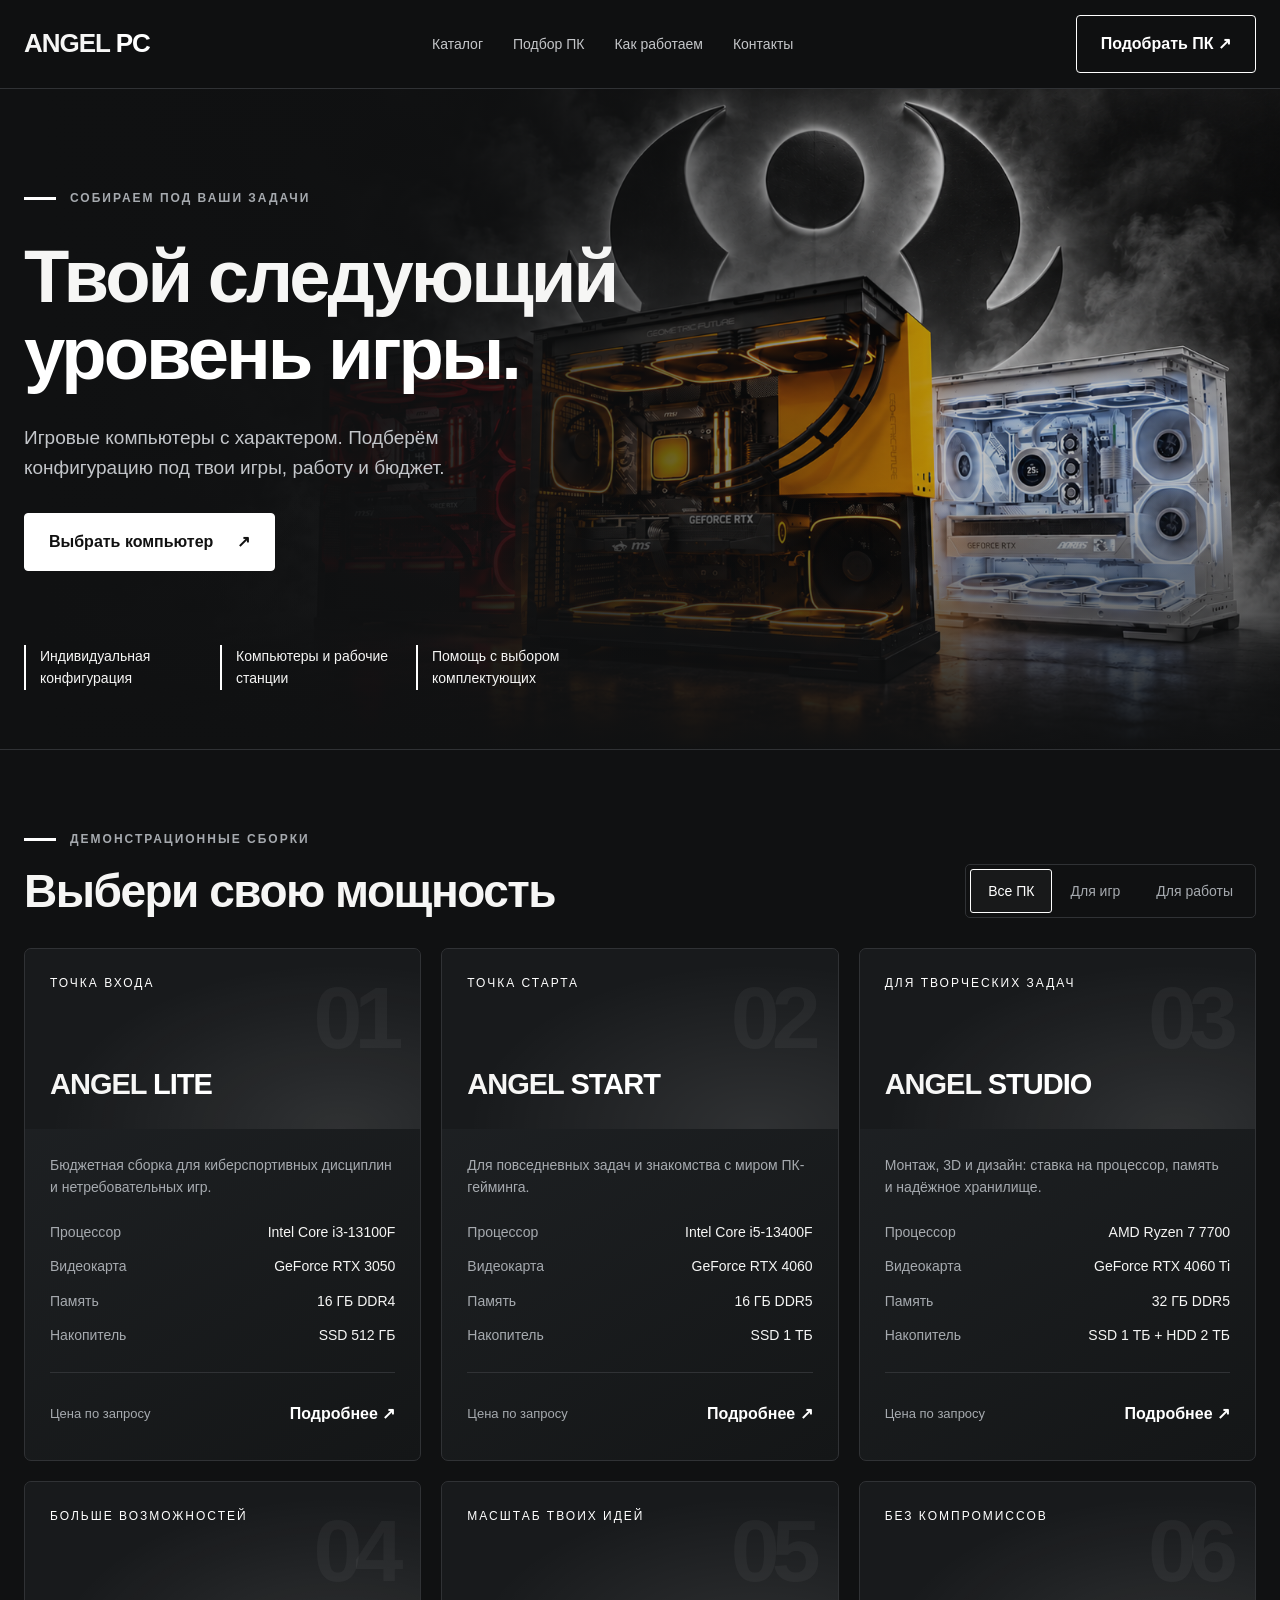
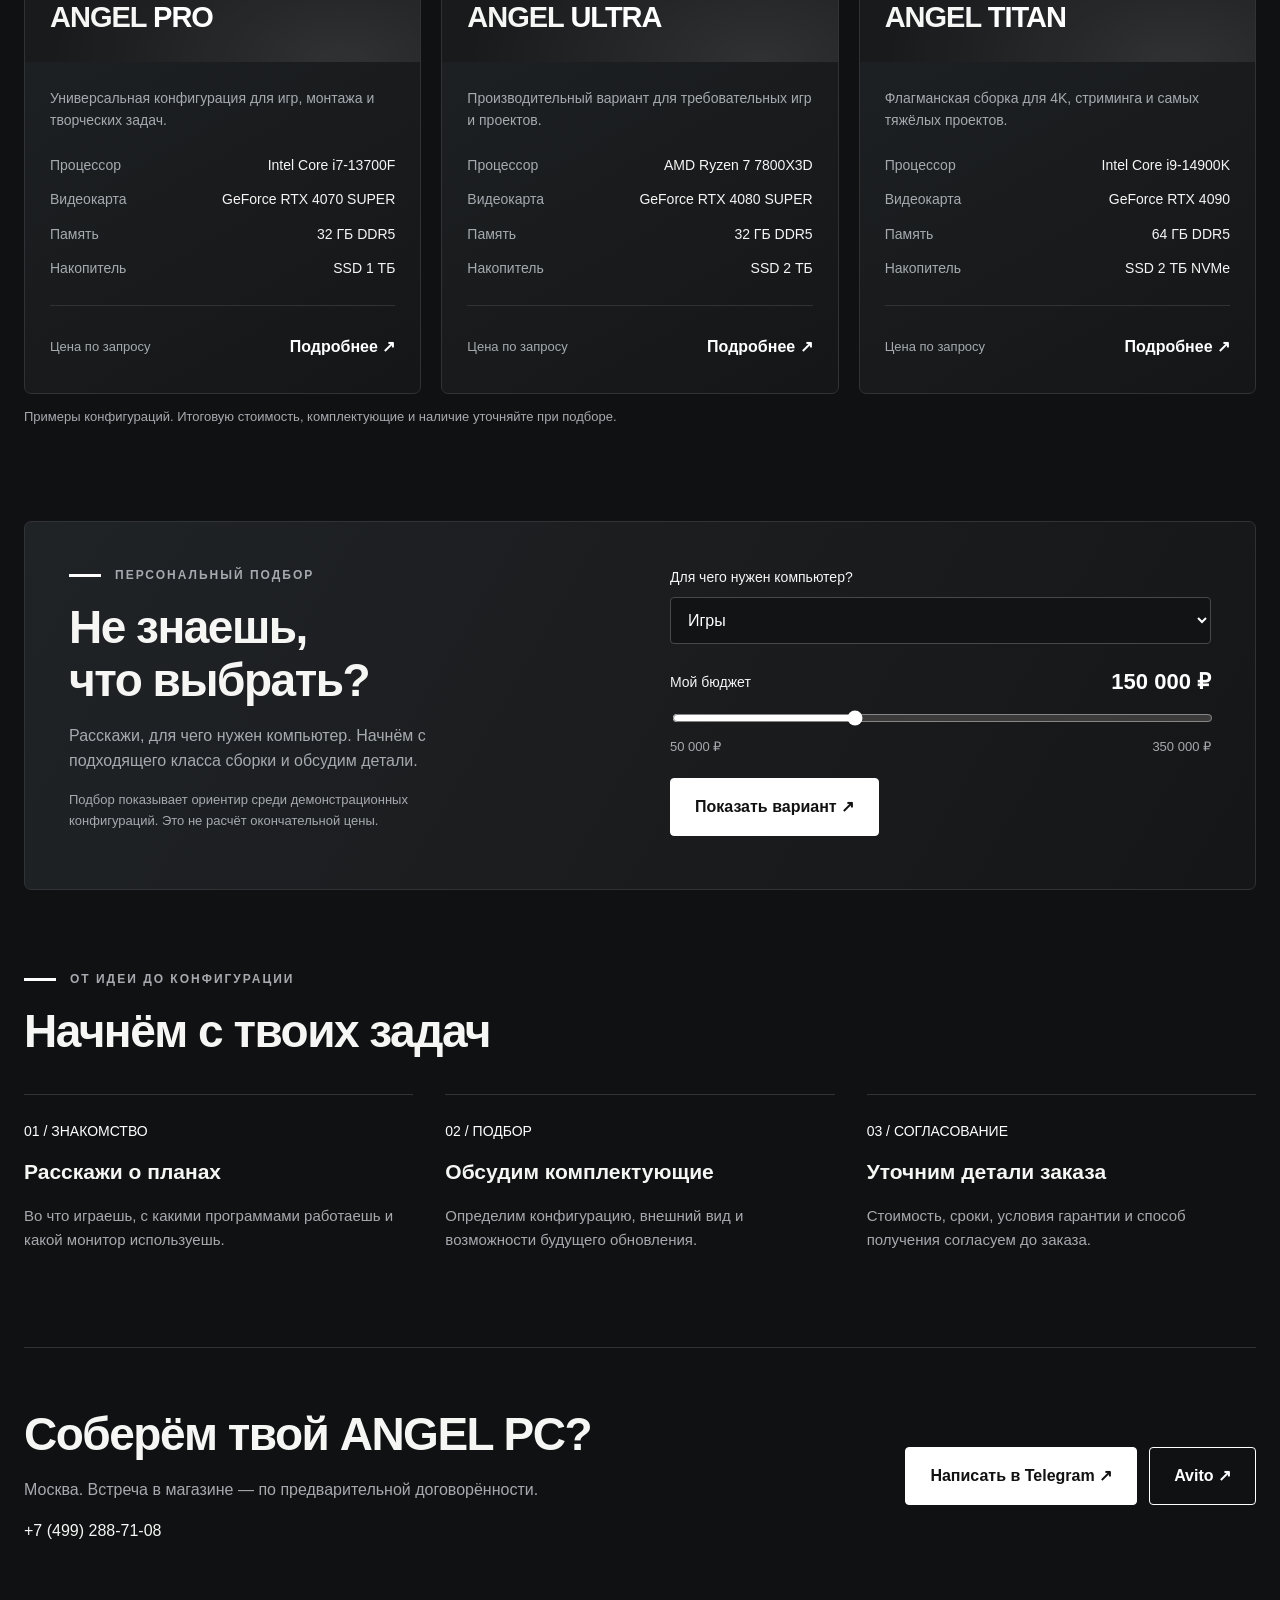
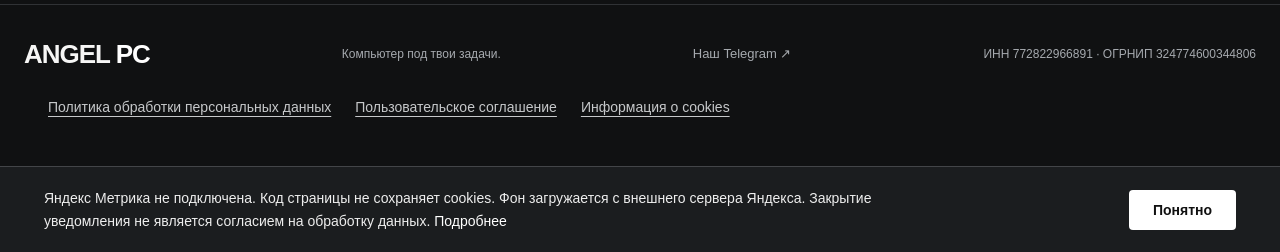
==== site/index.html @ 213bd8cb "Initial commit" ====
<!DOCTYPE html>
<html lang="ru">
<head>
<meta charset="UTF-8">
<meta name="viewport" content="width=device-width, initial-scale=1">
<meta name="theme-color" content="#101112">
<meta name="description" content="ANGEL PC — игровые компьютеры и рабочие станции. Подбор конфигурации под ваши задачи.">
<meta property="og:type" content="website">
<meta property="og:locale" content="ru_RU">
<meta property="og:title" content="ANGEL PC — твой следующий уровень игры">
<meta property="og:description" content="Игровые компьютеры и рабочие станции. Подбор конфигурации под ваши задачи.">
<meta property="og:image" content="C:\Users\broni\Downloads\angel-pc-project_W_claude\background.png">
<meta name="twitter:card" content="summary_large_image">
<title>ANGEL PC — твой следующий уровень игры</title>
<link rel="icon" href="data:image/svg+xml,%3Csvg xmlns='http://www.w3.org/2000/svg' viewBox='0 0 100 100'%3E%3Crect width='100' height='100' rx='20' fill='%23101112'/%3E%3Ctext x='50' y='69' font-family='Arial,Helvetica,sans-serif' font-size='58' font-weight='800' fill='%23ff762b' text-anchor='middle'%3EA%3C/text%3E%3C/svg%3E">
<link rel="stylesheet" href="styles.css">
<script src="app.js" defer></script>
<script src="legal/legal.js" defer></script>
</head>
<body>
<header class="header"><div class="wrap header-inner">
<a class="logo" href="#" aria-label="ANGEL PC — главная">ANGEL <span>PC</span></a>
<nav id="navigation" aria-label="Основная навигация"><a href="#catalog">Каталог</a><a href="#selection">Подбор ПК</a><a href="#about">Как работаем</a><a href="#contacts">Контакты</a></nav>
<a class="btn outline" href="#selection">Подобрать ПК ↗</a>
<button class="menu" type="button" aria-controls="navigation" aria-expanded="false">Меню</button>
</div></header>
<main>
<section class="hero"><div class="wrap hero-content">
<div class="eyebrow">Собираем под ваши задачи</div>
<h1>Твой следующий <span>уровень игры.</span></h1>
<p class="hero-copy">Игровые компьютеры с характером. Подберём конфигурацию под твои игры, работу и бюджет.</p>
<a class="btn" href="#catalog">Выбрать компьютер <span aria-hidden="true">↗</span></a>
<div class="benefits"><div class="benefit">Индивидуальная конфигурация</div><div class="benefit">Компьютеры и рабочие станции</div><div class="benefit">Помощь с выбором комплектующих</div></div>
</div></section>
<section class="section wrap" id="catalog">
<div class="section-top"><div><div class="eyebrow">Демонстрационные сборки</div><h2>Выбери свою мощность</h2></div>
<div class="filters" role="group" aria-label="Задачи компьютера"><button class="filter" type="button" data-filter="all" aria-pressed="true">Все ПК</button><button class="filter" type="button" data-filter="gaming" aria-pressed="false">Для игр</button><button class="filter" type="button" data-filter="work" aria-pressed="false">Для работы</button></div></div>
<div class="cards" id="cards"></div>
<noscript><p>Для просмотра демонстрационных сборок включите JavaScript. По вопросам подбора звоните +7 (499) 288-71-08.</p></noscript>
<p class="muted small">Примеры конфигураций. Итоговую стоимость, комплектующие и наличие уточняйте при подборе.</p>
</section>
<section class="wrap" id="selection"><div class="picker">
<div><div class="eyebrow">Персональный подбор</div><h2>Не знаешь,<br>что выбрать?</h2><p>Расскажи, для чего нужен компьютер. Начнём с подходящего класса сборки и обсудим детали.</p><p class="small">Подбор показывает ориентир среди демонстрационных конфигураций. Это не расчёт окончательной цены.</p></div>
<form id="picker-form"><div class="field"><label for="purpose">Для чего нужен компьютер?</label><select id="purpose"><option value="gaming">Игры</option><option value="work">Монтаж, дизайн и работа</option><option value="both">Игры и работа</option></select></div>
<div class="field"><div class="budget"><label for="budget">Мой бюджет</label><output id="budget-value" for="budget">150 000 ₽</output></div><input id="budget" type="range" min="50000" max="350000" step="10000" value="150000"><div class="budget muted small"><span>50 000 ₽</span><span>350 000 ₽</span></div></div>
<button class="btn" type="submit">Показать вариант ↗</button><div id="selection-result" class="result" aria-live="polite"></div></form>
</div></section>
<section class="section wrap" id="about"><div class="eyebrow">От идеи до конфигурации</div><h2>Начнём с твоих задач</h2><div class="steps">
<article class="step"><span>01 / ЗНАКОМСТВО</span><h3>Расскажи о планах</h3><p>Во что играешь, с какими программами работаешь и какой монитор используешь.</p></article>
<article class="step"><span>02 / ПОДБОР</span><h3>Обсудим комплектующие</h3><p>Определим конфигурацию, внешний вид и возможности будущего обновления.</p></article>
<article class="step"><span>03 / СОГЛАСОВАНИЕ</span><h3>Уточним детали заказа</h3><p>Стоимость, сроки, условия гарантии и способ получения согласуем до заказа.</p></article>
</div></section>
<section class="wrap contact" id="contacts"><div><h2>Соберём твой ANGEL PC?</h2><p>Москва. Встреча в магазине — по предварительной договорённости.</p><a href="tel:+74992887108">+7 (499) 288-71-08</a></div>
<div class="contact-actions"><a class="btn" href="https://t.me/ANGELPC_msk_bot" target="_blank" rel="noopener noreferrer">Написать в Telegram ↗</a><a class="btn outline" href="https://www.avito.ru/brands/angelpc/all/nastolnye_kompyutery?sellerId=97b6c66aadd1e3c1144c07949cf78a86" target="_blank" rel="noopener noreferrer">Avito ↗</a></div></section>
</main>
<footer><div class="wrap footer-inner"><a class="logo" href="#">ANGEL <span>PC</span></a><p>Компьютер под твои задачи.</p><a class="small muted" href="https://telegram.me/ANGELPC_msk" target="_blank" rel="noopener noreferrer">Наш Telegram ↗</a><p>ИНН 772822966891 · ОГРНИП 324774600344806</p></div>
<nav id="angel-legal-links" class="wrap" aria-label="Правовая информация"><a href="legal/privacy.html">Политика обработки персональных данных</a><a href="legal/terms.html">Пользовательское соглашение</a><a href="legal/cookies.html">Информация о cookies</a></nav>
</footer>
<dialog id="details" aria-labelledby="dialog-title"><div class="dialog-head"><h2 id="dialog-title"></h2><button class="close" type="button" aria-label="Закрыть">×</button></div><p class="muted small">Демонстрационная конфигурация. Состав и стоимость согласуются отдельно.</p><dl class="specs" id="dialog-specs"></dl><label for="request-text">Текст для обращения — можно дополнить</label><textarea id="request-text"></textarea><div class="actions"><button class="btn" id="copy" type="button">Скопировать текст</button><a class="btn outline" href="https://t.me/ANGELPC_msk_bot" target="_blank" rel="noopener noreferrer">Открыть Telegram ↗</a></div><p id="copy-status" role="status"></p><p class="small muted">Вставьте текст в чат и отправьте его самостоятельно.</p></dialog>
</body></html>
---- site/styles.css ----
:root{color-scheme:dark;--bg:#101112;--panel:#191b1d;--text:#f6f6f5;--muted:#a6aaaf;--line:#303235;--accent:#ffffff}
*{box-sizing:border-box}html{scroll-behavior:smooth;scroll-padding-top:100px}body{margin:0;background:var(--bg);color:var(--text);font:16px/1.6 Arial,Helvetica,sans-serif}body.lock{overflow:hidden}button,input,select,textarea{font:inherit}button,a,input,select,textarea{-webkit-tap-highlight-color:transparent}a{color:inherit;text-decoration:none}button{cursor:pointer}button:focus-visible,a:focus-visible,input:focus-visible,select:focus-visible,textarea:focus-visible{outline:3px solid var(--accent);outline-offset:5px}button:disabled{opacity:.5;cursor:default}.wrap{width:min(1240px,calc(100% - 48px));margin:auto}.header{position:sticky;top:0;z-index:10;background:#101112ed;backdrop-filter:blur(18px);border-bottom:1px solid var(--line)}.header-inner{min-height:88px;display:flex;align-items:center;justify-content:space-between;gap:24px}.logo{font-size:26px;font-weight:800;letter-spacing:-1px;white-space:nowrap}.logo span,.orange{color:var(--accent)}nav{display:flex;gap:30px}nav a{font-size:14px;color:#c4c6c9}nav a:hover{color:var(--accent)}.btn{display:inline-flex;align-items:center;justify-content:center;gap:24px;border:1px solid var(--accent);padding:15px 24px;background:var(--accent);color:#111;font-weight:700;border-radius:4px;transition:background .2s,transform .2s}.btn:hover{background:#e6e6e6;transform:translateY(-2px)}.btn.outline{background:transparent;color:var(--accent)}.btn.outline:hover{background:#ffffff12}.menu{display:none;background:none;border:1px solid var(--line);color:white;padding:8px 12px;border-radius:4px}
.hero{position:relative;isolation:isolate;overflow:hidden;border-bottom:1px solid var(--line)}.hero::before{content:"";position:absolute;inset:0;z-index:-2;background:linear-gradient(90deg,#101112 3%,#101112ee 32%,#10111245 75%),url("../background.png") center right/cover}.hero::after{content:"";position:absolute;inset:0;z-index:-1;background:linear-gradient(0deg,#101112,transparent 40%)}.hero-content{padding:100px 0 36px;min-height:660px}.eyebrow{display:flex;align-items:center;gap:14px;color:var(--muted);font-size:12px;font-weight:700;letter-spacing:2px;text-transform:uppercase}.eyebrow::before{content:"";width:32px;height:3px;background:var(--accent);flex-shrink:0}h1{font-size:clamp(44px,5.8vw,80px);line-height:1.04;letter-spacing:-3px;max-width:720px;margin:30px 0}h1 span{display:block;color:var(--accent)}.hero-copy{max-width:450px;color:#c3c6ca;font-size:19px;margin-bottom:30px}.benefits{display:flex;gap:26px;margin-top:74px;flex-wrap:wrap}.benefit{font-size:14px;border-left:2px solid var(--accent);padding-left:14px;max-width:170px}.section{padding:80px 0}.section-top{display:flex;justify-content:space-between;align-items:end;gap:24px;margin-bottom:30px}h2{font-size:clamp(30px,3.6vw,46px);line-height:1.15;letter-spacing:-1.5px;margin:16px 0 0}.filters{display:flex;border:1px solid var(--line);border-radius:5px;padding:4px}.filter{background:none;border:1px solid transparent;color:var(--muted);padding:10px 17px;border-radius:3px;white-space:nowrap;font-size:14px}.filter[aria-pressed=true]{color:var(--accent);border-color:var(--accent);background:#ffffff09}.cards{display:grid;grid-template-columns:repeat(3,1fr);gap:20px}.card{border:1px solid var(--line);background:linear-gradient(150deg,#202326,#141617);border-radius:7px;overflow:hidden;transition:transform .25s,border-color .25s}.card:hover{transform:translateY(-5px);border-color:#6b6b6b}.card[hidden]{display:none}.card-visual{height:180px;position:relative;overflow:hidden;padding:25px;display:flex;justify-content:space-between;align-items:start;background:radial-gradient(ellipse at 80% 100%,#ffffff1a,transparent 65%),#181a1c}.card-number{font-size:88px;font-weight:800;line-height:1;color:#ffffff0b;letter-spacing:-8px}.card-tier{font-size:12px;letter-spacing:2px;color:var(--accent);text-transform:uppercase}.card-visual strong{position:absolute;left:25px;bottom:22px;font-size:29px;letter-spacing:-1px}.card-content{padding:25px}.card-content p{color:var(--muted);font-size:14px;min-height:44px;margin:0 0 22px}.specs{display:grid;gap:12px;margin:0}.specs div{display:flex;justify-content:space-between;gap:14px;font-size:14px}.specs dt{color:var(--muted)}.specs dd{margin:0;text-align:right}.card-bottom{margin-top:26px;padding-top:20px;border-top:1px solid var(--line);display:flex;justify-content:space-between;align-items:center}.price{font-size:18px;font-weight:800}.text-btn{color:var(--accent);background:none;border:0;padding:8px 0;font-weight:700}.muted{color:var(--muted)}.small{font-size:13px}.picker{border:1px solid var(--line);background:linear-gradient(120deg,#202326,#151617);border-radius:7px;padding:44px;display:grid;grid-template-columns:1fr 1fr;gap:60px}.picker h2{max-width:430px}.picker p{color:var(--muted);max-width:420px}.field{display:grid;gap:9px;margin-bottom:20px}label{font-size:14px}select,textarea{width:100%;border:1px solid #45484c;background:#111315;color:white;border-radius:4px;padding:13px}input[type=range]{width:100%;accent-color:var(--accent)}.budget{display:flex;align-items:center;justify-content:space-between;gap:16px}output{font-size:22px;font-weight:700;color:var(--accent)}.result{margin-top:22px;border-top:1px solid var(--line);padding-top:20px}.result:empty{display:none}.result strong{display:block;font-size:22px}.result p{font-size:14px}.steps{display:grid;grid-template-columns:repeat(3,1fr);gap:32px;margin-top:36px}.step{border-top:1px solid var(--line);padding-top:23px}.step span{font-size:14px;color:var(--accent)}.step h3{font-size:21px;margin:12px 0}.step p{color:var(--muted);font-size:15px}.contact{border-top:1px solid var(--line);padding:60px 0;display:flex;align-items:center;justify-content:space-between;gap:32px}.contact h2{margin-top:0}.contact p{color:var(--muted)}.contact-actions{display:flex;gap:12px;flex-wrap:wrap}footer{border-top:1px solid var(--line);padding:28px 0}.footer-inner{display:flex;align-items:center;justify-content:space-between;gap:25px;flex-wrap:wrap}.footer-inner p{font-size:12px;color:var(--muted)}#angel-legal-links{flex-wrap:wrap;margin-top:24px;gap:12px 24px}#angel-legal-links a{text-decoration:underline;text-underline-offset:4px}dialog{width:min(600px,calc(100% - 32px));max-height:90dvh;padding:32px;border:1px solid #555;background:#17191b;color:white;border-radius:8px}dialog::backdrop{background:#000b;backdrop-filter:blur(6px)}.dialog-head{display:flex;align-items:center;justify-content:space-between;gap:16px}.dialog-head h2{font-size:28px;margin:0}.close{font-size:26px;color:white;background:transparent;border:0;padding:4px 10px}dialog .specs{margin:28px 0}dialog textarea{min-height:140px;resize:vertical;margin:12px 0}dialog .actions{display:flex;gap:12px;flex-wrap:wrap}#copy-status{min-height:25px;font-size:14px;color:var(--accent)}
@media(min-width:1500px){.hero-content{min-height:740px}}
@media(max-width:900px){#navigation{gap:18px}.header .btn{display:none}.section-top{align-items:start;flex-direction:column}.cards{gap:12px}.card-content{padding:18px}.specs div{flex-direction:column;gap:2px}.specs dd{text-align:left}.picker{gap:30px;padding:30px}}
@media(max-width:640px){.wrap{width:calc(100% - 32px)}.header-inner{min-height:72px}.logo{font-size:23px}.menu{display:block}#navigation{display:none;position:absolute;top:72px;left:0;right:0;background:#141618;padding:24px;border-bottom:1px solid var(--line);flex-direction:column}#navigation.open{display:flex}.hero::before{background-position:center;opacity:.55}.hero-content{padding:65px 0 30px;min-height:600px}h1{letter-spacing:-2px;font-size:clamp(39px,10vw,58px)}.hero-copy{font-size:17px;max-width:330px}.benefits{gap:16px;margin-top:55px}.benefit{max-width:140px;font-size:12px}.section{padding:54px 0}.filters{width:100%}.filter{flex:1;padding:10px 8px}.cards,.picker,.steps{grid-template-columns:1fr}.card-visual{height:150px}.card-content{padding:24px}.card-content p{min-height:0}.specs div{flex-direction:row}.specs dd{text-align:right}.picker{padding:24px;gap:24px}.contact{align-items:start;flex-direction:column;padding:45px 0}.contact-actions{width:100%}.contact-actions .btn{flex:1}dialog{padding:22px}#angel-legal-links{flex-direction:column}}
@media(prefers-reduced-motion:reduce){html{scroll-behavior:auto}*{transition:none!important}}
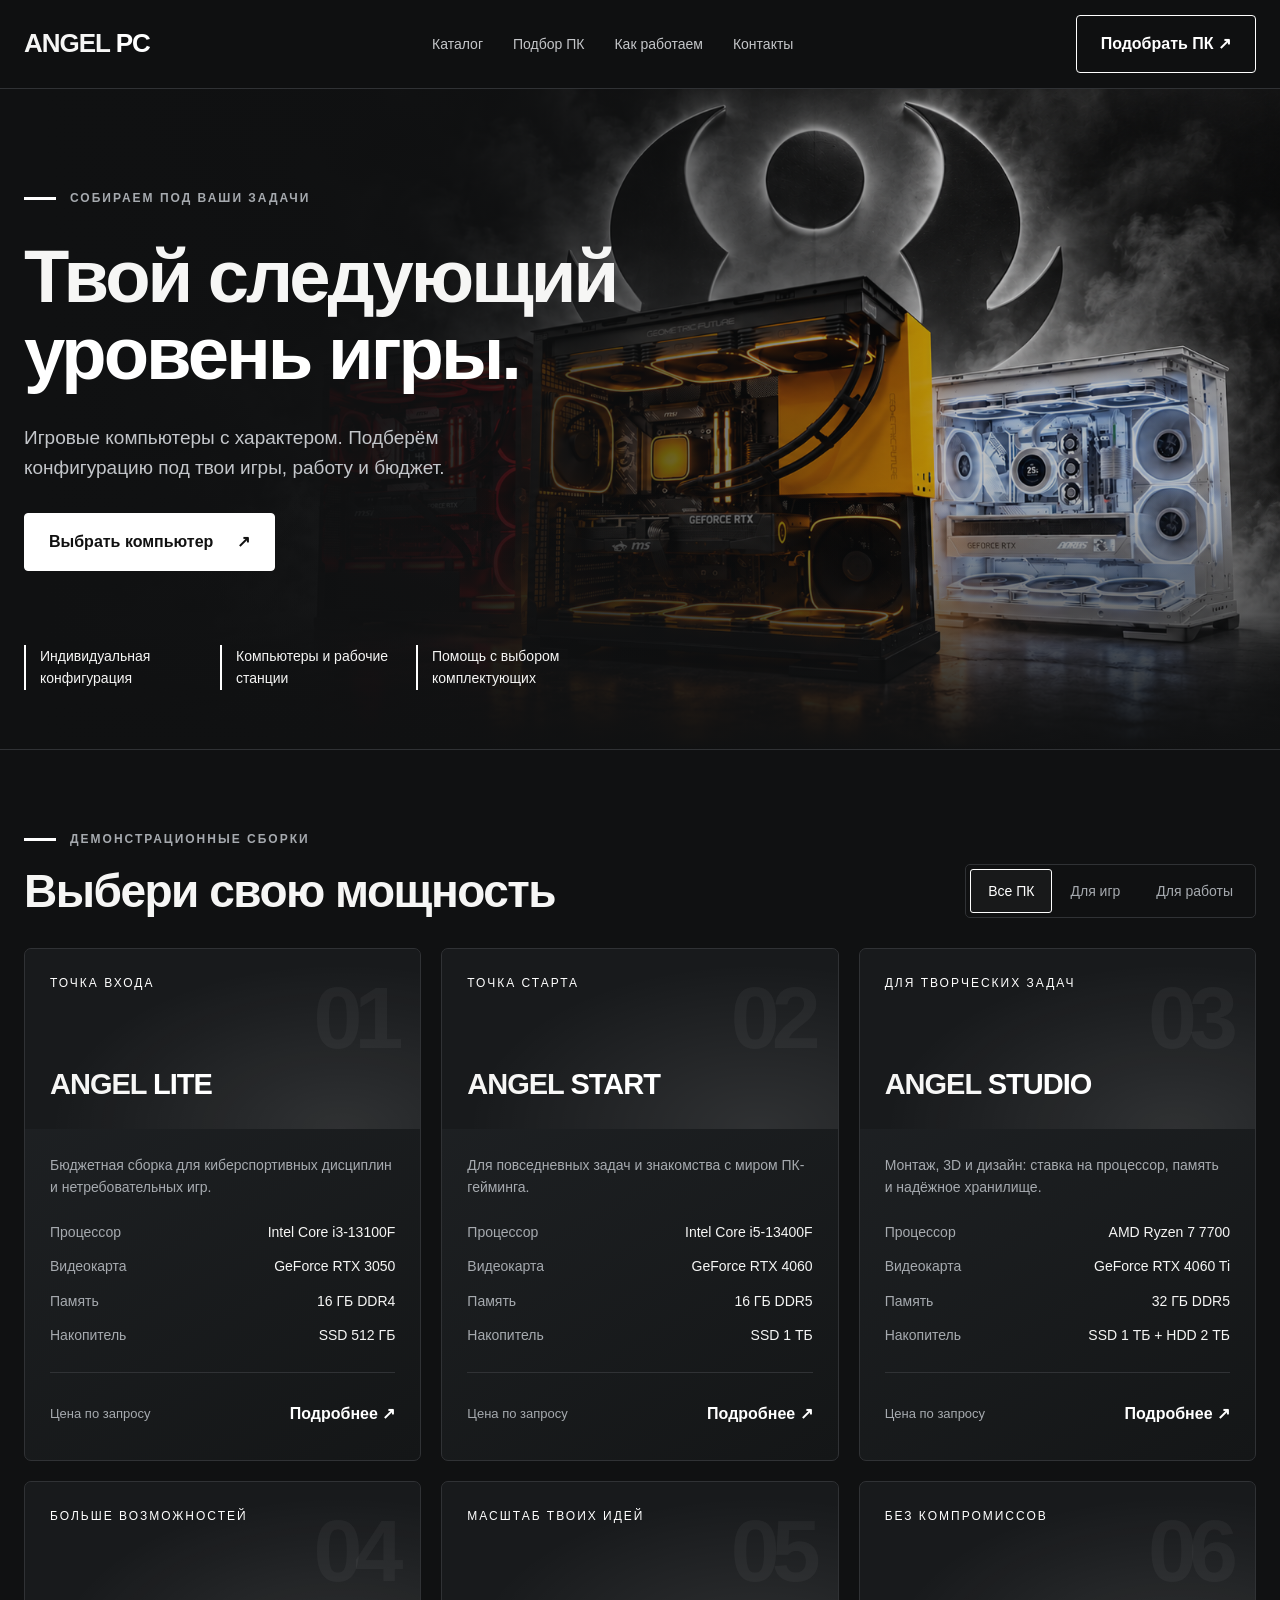
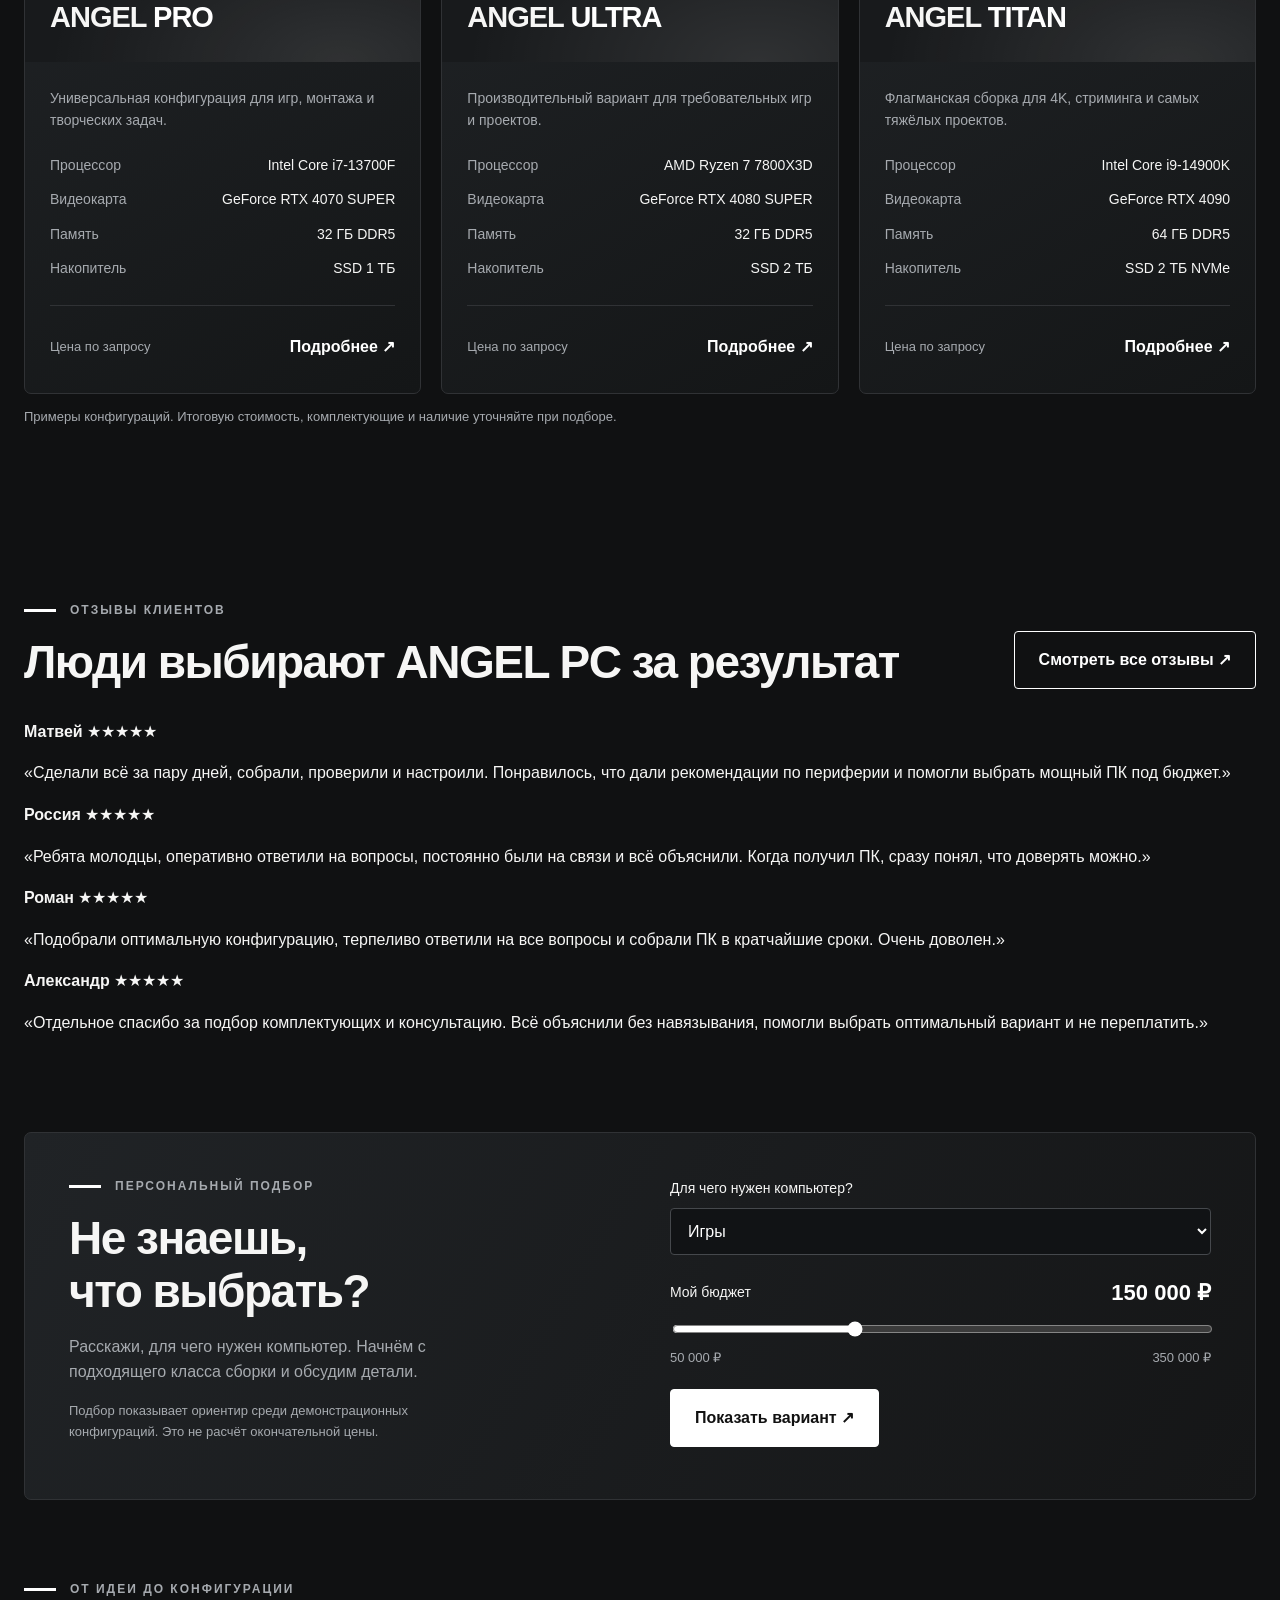
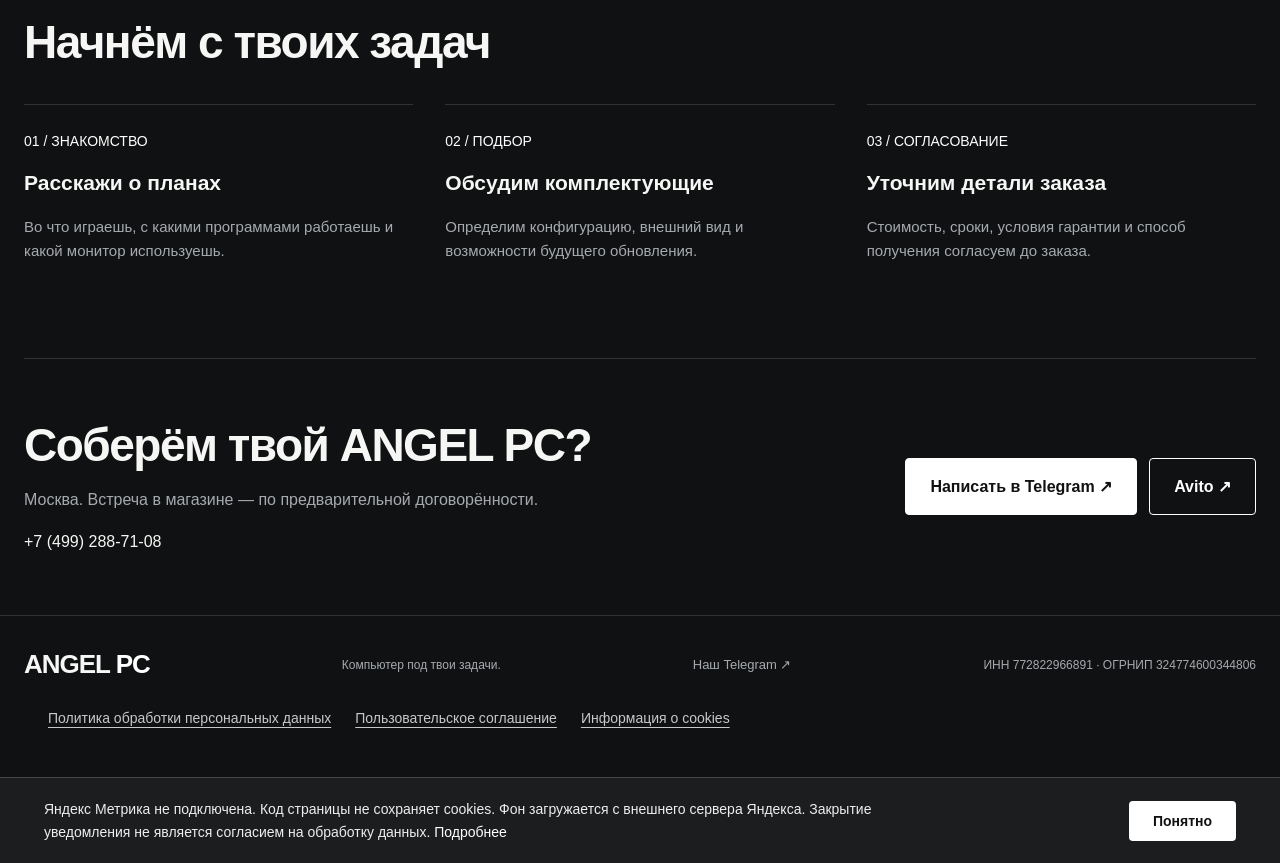
==== commit 3ec692d7: "Add ANGEL PC site" ====
--- a/site/index.html
+++ b/site/index.html
@@ -9,7 +9,7 @@
 <meta property="og:locale" content="ru_RU">
 <meta property="og:title" content="ANGEL PC — твой следующий уровень игры">
 <meta property="og:description" content="Игровые компьютеры и рабочие станции. Подбор конфигурации под ваши задачи.">
-<meta property="og:image" content="C:\Users\broni\Downloads\angel-pc-project_W_claude\background.png">
+<meta property="og:image" content="background.png">
 <meta name="twitter:card" content="summary_large_image">
 <title>ANGEL PC — твой следующий уровень игры</title>
 <link rel="icon" href="data:image/svg+xml,%3Csvg xmlns='http://www.w3.org/2000/svg' viewBox='0 0 100 100'%3E%3Crect width='100' height='100' rx='20' fill='%23101112'/%3E%3Ctext x='50' y='69' font-family='Arial,Helvetica,sans-serif' font-size='58' font-weight='800' fill='%23ff762b' text-anchor='middle'%3EA%3C/text%3E%3C/svg%3E">
@@ -39,6 +39,45 @@
 <noscript><p>Для просмотра демонстрационных сборок включите JavaScript. По вопросам подбора звоните +7 (499) 288-71-08.</p></noscript>
 <p class="muted small">Примеры конфигураций. Итоговую стоимость, комплектующие и наличие уточняйте при подборе.</p>
 </section>
+<section class="section wrap" id="reviews">
+  <div class="section-top">
+    <div>
+      <div class="eyebrow">Отзывы клиентов</div>
+      <h2>Люди выбирают ANGEL PC за результат</h2>
+    </div>
+    <a class="btn outline" href="https://www.avito.ru/brands/angelpc/all/nastolnye_kompyutery?sellerId=97b6c66aadd1e3c1144c07949cf78a86" target="_blank" rel="noopener noreferrer">Смотреть все отзывы ↗</a>
+  </div>
+  <div class="review-grid">
+    <article class="review-card">
+      <div class="review-head">
+        <strong>Матвей</strong>
+        <span class="rating">★★★★★</span>
+      </div>
+      <p>«Сделали всё за пару дней, собрали, проверили и настроили. Понравилось, что дали рекомендации по периферии и помогли выбрать мощный ПК под бюджет.»</p>
+    </article>
+    <article class="review-card">
+      <div class="review-head">
+        <strong>Россия</strong>
+        <span class="rating">★★★★★</span>
+      </div>
+      <p>«Ребята молодцы, оперативно ответили на вопросы, постоянно были на связи и всё объяснили. Когда получил ПК, сразу понял, что доверять можно.»</p>
+    </article>
+    <article class="review-card">
+      <div class="review-head">
+        <strong>Роман</strong>
+        <span class="rating">★★★★★</span>
+      </div>
+      <p>«Подобрали оптимальную конфигурацию, терпеливо ответили на все вопросы и собрали ПК в кратчайшие сроки. Очень доволен.»</p>
+    </article>
+    <article class="review-card">
+      <div class="review-head">
+        <strong>Александр</strong>
+        <span class="rating">★★★★★</span>
+      </div>
+      <p>«Отдельное спасибо за подбор комплектующих и консультацию. Всё объяснили без навязывания, помогли выбрать оптимальный вариант и не переплатить.»</p>
+    </article>
+  </div>
+</section>
 <section class="wrap" id="selection"><div class="picker">
 <div><div class="eyebrow">Персональный подбор</div><h2>Не знаешь,<br>что выбрать?</h2><p>Расскажи, для чего нужен компьютер. Начнём с подходящего класса сборки и обсудим детали.</p><p class="small">Подбор показывает ориентир среди демонстрационных конфигураций. Это не расчёт окончательной цены.</p></div>
 <form id="picker-form"><div class="field"><label for="purpose">Для чего нужен компьютер?</label><select id="purpose"><option value="gaming">Игры</option><option value="work">Монтаж, дизайн и работа</option><option value="both">Игры и работа</option></select></div>
--- a/site/styles.css
+++ b/site/styles.css
@@ -1,7 +1,7 @@
 :root{color-scheme:dark;--bg:#101112;--panel:#191b1d;--text:#f6f6f5;--muted:#a6aaaf;--line:#303235;--accent:#ffffff}
 *{box-sizing:border-box}html{scroll-behavior:smooth;scroll-padding-top:100px}body{margin:0;background:var(--bg);color:var(--text);font:16px/1.6 Arial,Helvetica,sans-serif}body.lock{overflow:hidden}button,input,select,textarea{font:inherit}button,a,input,select,textarea{-webkit-tap-highlight-color:transparent}a{color:inherit;text-decoration:none}button{cursor:pointer}button:focus-visible,a:focus-visible,input:focus-visible,select:focus-visible,textarea:focus-visible{outline:3px solid var(--accent);outline-offset:5px}button:disabled{opacity:.5;cursor:default}.wrap{width:min(1240px,calc(100% - 48px));margin:auto}.header{position:sticky;top:0;z-index:10;background:#101112ed;backdrop-filter:blur(18px);border-bottom:1px solid var(--line)}.header-inner{min-height:88px;display:flex;align-items:center;justify-content:space-between;gap:24px}.logo{font-size:26px;font-weight:800;letter-spacing:-1px;white-space:nowrap}.logo span,.orange{color:var(--accent)}nav{display:flex;gap:30px}nav a{font-size:14px;color:#c4c6c9}nav a:hover{color:var(--accent)}.btn{display:inline-flex;align-items:center;justify-content:center;gap:24px;border:1px solid var(--accent);padding:15px 24px;background:var(--accent);color:#111;font-weight:700;border-radius:4px;transition:background .2s,transform .2s}.btn:hover{background:#e6e6e6;transform:translateY(-2px)}.btn.outline{background:transparent;color:var(--accent)}.btn.outline:hover{background:#ffffff12}.menu{display:none;background:none;border:1px solid var(--line);color:white;padding:8px 12px;border-radius:4px}
-.hero{position:relative;isolation:isolate;overflow:hidden;border-bottom:1px solid var(--line)}.hero::before{content:"";position:absolute;inset:0;z-index:-2;background:linear-gradient(90deg,#101112 3%,#101112ee 32%,#10111245 75%),url("../background.png") center right/cover}.hero::after{content:"";position:absolute;inset:0;z-index:-1;background:linear-gradient(0deg,#101112,transparent 40%)}.hero-content{padding:100px 0 36px;min-height:660px}.eyebrow{display:flex;align-items:center;gap:14px;color:var(--muted);font-size:12px;font-weight:700;letter-spacing:2px;text-transform:uppercase}.eyebrow::before{content:"";width:32px;height:3px;background:var(--accent);flex-shrink:0}h1{font-size:clamp(44px,5.8vw,80px);line-height:1.04;letter-spacing:-3px;max-width:720px;margin:30px 0}h1 span{display:block;color:var(--accent)}.hero-copy{max-width:450px;color:#c3c6ca;font-size:19px;margin-bottom:30px}.benefits{display:flex;gap:26px;margin-top:74px;flex-wrap:wrap}.benefit{font-size:14px;border-left:2px solid var(--accent);padding-left:14px;max-width:170px}.section{padding:80px 0}.section-top{display:flex;justify-content:space-between;align-items:end;gap:24px;margin-bottom:30px}h2{font-size:clamp(30px,3.6vw,46px);line-height:1.15;letter-spacing:-1.5px;margin:16px 0 0}.filters{display:flex;border:1px solid var(--line);border-radius:5px;padding:4px}.filter{background:none;border:1px solid transparent;color:var(--muted);padding:10px 17px;border-radius:3px;white-space:nowrap;font-size:14px}.filter[aria-pressed=true]{color:var(--accent);border-color:var(--accent);background:#ffffff09}.cards{display:grid;grid-template-columns:repeat(3,1fr);gap:20px}.card{border:1px solid var(--line);background:linear-gradient(150deg,#202326,#141617);border-radius:7px;overflow:hidden;transition:transform .25s,border-color .25s}.card:hover{transform:translateY(-5px);border-color:#6b6b6b}.card[hidden]{display:none}.card-visual{height:180px;position:relative;overflow:hidden;padding:25px;display:flex;justify-content:space-between;align-items:start;background:radial-gradient(ellipse at 80% 100%,#ffffff1a,transparent 65%),#181a1c}.card-number{font-size:88px;font-weight:800;line-height:1;color:#ffffff0b;letter-spacing:-8px}.card-tier{font-size:12px;letter-spacing:2px;color:var(--accent);text-transform:uppercase}.card-visual strong{position:absolute;left:25px;bottom:22px;font-size:29px;letter-spacing:-1px}.card-content{padding:25px}.card-content p{color:var(--muted);font-size:14px;min-height:44px;margin:0 0 22px}.specs{display:grid;gap:12px;margin:0}.specs div{display:flex;justify-content:space-between;gap:14px;font-size:14px}.specs dt{color:var(--muted)}.specs dd{margin:0;text-align:right}.card-bottom{margin-top:26px;padding-top:20px;border-top:1px solid var(--line);display:flex;justify-content:space-between;align-items:center}.price{font-size:18px;font-weight:800}.text-btn{color:var(--accent);background:none;border:0;padding:8px 0;font-weight:700}.muted{color:var(--muted)}.small{font-size:13px}.picker{border:1px solid var(--line);background:linear-gradient(120deg,#202326,#151617);border-radius:7px;padding:44px;display:grid;grid-template-columns:1fr 1fr;gap:60px}.picker h2{max-width:430px}.picker p{color:var(--muted);max-width:420px}.field{display:grid;gap:9px;margin-bottom:20px}label{font-size:14px}select,textarea{width:100%;border:1px solid #45484c;background:#111315;color:white;border-radius:4px;padding:13px}input[type=range]{width:100%;accent-color:var(--accent)}.budget{display:flex;align-items:center;justify-content:space-between;gap:16px}output{font-size:22px;font-weight:700;color:var(--accent)}.result{margin-top:22px;border-top:1px solid var(--line);padding-top:20px}.result:empty{display:none}.result strong{display:block;font-size:22px}.result p{font-size:14px}.steps{display:grid;grid-template-columns:repeat(3,1fr);gap:32px;margin-top:36px}.step{border-top:1px solid var(--line);padding-top:23px}.step span{font-size:14px;color:var(--accent)}.step h3{font-size:21px;margin:12px 0}.step p{color:var(--muted);font-size:15px}.contact{border-top:1px solid var(--line);padding:60px 0;display:flex;align-items:center;justify-content:space-between;gap:32px}.contact h2{margin-top:0}.contact p{color:var(--muted)}.contact-actions{display:flex;gap:12px;flex-wrap:wrap}footer{border-top:1px solid var(--line);padding:28px 0}.footer-inner{display:flex;align-items:center;justify-content:space-between;gap:25px;flex-wrap:wrap}.footer-inner p{font-size:12px;color:var(--muted)}#angel-legal-links{flex-wrap:wrap;margin-top:24px;gap:12px 24px}#angel-legal-links a{text-decoration:underline;text-underline-offset:4px}dialog{width:min(600px,calc(100% - 32px));max-height:90dvh;padding:32px;border:1px solid #555;background:#17191b;color:white;border-radius:8px}dialog::backdrop{background:#000b;backdrop-filter:blur(6px)}.dialog-head{display:flex;align-items:center;justify-content:space-between;gap:16px}.dialog-head h2{font-size:28px;margin:0}.close{font-size:26px;color:white;background:transparent;border:0;padding:4px 10px}dialog .specs{margin:28px 0}dialog textarea{min-height:140px;resize:vertical;margin:12px 0}dialog .actions{display:flex;gap:12px;flex-wrap:wrap}#copy-status{min-height:25px;font-size:14px;color:var(--accent)}
+.hero{position:relative;isolation:isolate;overflow:hidden;border-bottom:1px solid var(--line)}.hero::before{content:"";position:absolute;inset:0;z-index:-2;background:linear-gradient(90deg,#101112 3%,#101112ee 32%,#10111245 75%),url("background.png") center right/cover}.hero::after{content:"";position:absolute;inset:0;z-index:-1;background:linear-gradient(0deg,#101112,transparent 40%)}.hero-content{padding:100px 0 36px;min-height:660px}.eyebrow{display:flex;align-items:center;gap:14px;color:var(--muted);font-size:12px;font-weight:700;letter-spacing:2px;text-transform:uppercase}.eyebrow::before{content:"";width:32px;height:3px;background:var(--accent);flex-shrink:0}h1{font-size:clamp(44px,5.8vw,80px);line-height:1.04;letter-spacing:-3px;max-width:720px;margin:30px 0}h1 span{display:block;color:var(--accent)}.hero-copy{max-width:450px;color:#c3c6ca;font-size:19px;margin-bottom:30px}.benefits{display:flex;gap:26px;margin-top:74px;flex-wrap:wrap}.benefit{font-size:14px;border-left:2px solid var(--accent);padding-left:14px;max-width:170px}.section{padding:80px 0}.section-top{display:flex;justify-content:space-between;align-items:end;gap:24px;margin-bottom:30px}h2{font-size:clamp(30px,3.6vw,46px);line-height:1.15;letter-spacing:-1.5px;margin:16px 0 0}.filters{display:flex;border:1px solid var(--line);border-radius:5px;padding:4px}.filter{background:none;border:1px solid transparent;color:var(--muted);padding:10px 17px;border-radius:3px;white-space:nowrap;font-size:14px}.filter[aria-pressed=true]{color:var(--accent);border-color:var(--accent);background:#ffffff09}.cards{display:grid;grid-template-columns:repeat(3,1fr);gap:20px}.card{border:1px solid var(--line);background:linear-gradient(150deg,#202326,#141617);border-radius:7px;overflow:hidden;transition:transform .25s,border-color .25s}.card:hover{transform:translateY(-5px);border-color:#6b6b6b}.card[hidden]{display:none}.card-visual{height:180px;position:relative;overflow:hidden;padding:25px;display:flex;justify-content:space-between;align-items:start;background:radial-gradient(ellipse at 80% 100%,#ffffff1a,transparent 65%),#181a1c}.card-number{font-size:88px;font-weight:800;line-height:1;color:#ffffff0b;letter-spacing:-8px}.card-tier{font-size:12px;letter-spacing:2px;color:var(--accent);text-transform:uppercase}.card-visual strong{position:absolute;left:25px;bottom:22px;font-size:29px;letter-spacing:-1px}.card-content{padding:25px}.card-content p{color:var(--muted);font-size:14px;min-height:44px;margin:0 0 22px}.specs{display:grid;gap:12px;margin:0}.specs div{display:flex;justify-content:space-between;gap:14px;font-size:14px}.specs dt{color:var(--muted)}.specs dd{margin:0;text-align:right}.card-bottom{margin-top:26px;padding-top:20px;border-top:1px solid var(--line);display:flex;justify-content:space-between;align-items:center}.price{font-size:18px;font-weight:800}.text-btn{color:var(--accent);background:none;border:0;padding:8px 0;font-weight:700}.muted{color:var(--muted)}.small{font-size:13px}.picker{border:1px solid var(--line);background:linear-gradient(120deg,#202326,#151617);border-radius:7px;padding:44px;display:grid;grid-template-columns:1fr 1fr;gap:60px}.picker h2{max-width:430px}.picker p{color:var(--muted);max-width:420px}.field{display:grid;gap:9px;margin-bottom:20px}label{font-size:14px}select,textarea{width:100%;border:1px solid #45484c;background:#111315;color:white;border-radius:4px;padding:13px}input[type=range]{width:100%;accent-color:var(--accent)}.budget{display:flex;align-items:center;justify-content:space-between;gap:16px}output{font-size:22px;font-weight:700;color:var(--accent)}.result{margin-top:22px;border-top:1px solid var(--line);padding-top:20px}.result:empty{display:none}.result strong{display:block;font-size:22px}.result p{font-size:14px}.steps{display:grid;grid-template-columns:repeat(3,1fr);gap:32px;margin-top:36px}.step{border-top:1px solid var(--line);padding-top:23px}.step span{font-size:14px;color:var(--accent)}.step h3{font-size:21px;margin:12px 0}.step p{color:var(--muted);font-size:15px}.contact{border-top:1px solid var(--line);padding:60px 0;display:flex;align-items:center;justify-content:space-between;gap:32px}.contact h2{margin-top:0}.contact p{color:var(--muted)}.contact-actions{display:flex;gap:12px;flex-wrap:wrap}footer{border-top:1px solid var(--line);padding:28px 0}.footer-inner{display:flex;align-items:center;justify-content:space-between;gap:25px;flex-wrap:wrap}.footer-inner p{font-size:12px;color:var(--muted)}#angel-legal-links{flex-wrap:wrap;margin-top:24px;gap:12px 24px}#angel-legal-links a{text-decoration:underline;text-underline-offset:4px}dialog{width:min(600px,calc(100% - 32px));max-height:90dvh;padding:32px;border:1px solid #555;background:#17191b;color:white;border-radius:8px}dialog::backdrop{background:#000b;backdrop-filter:blur(6px)}.dialog-head{display:flex;align-items:center;justify-content:space-between;gap:16px}.dialog-head h2{font-size:28px;margin:0}.close{font-size:26px;color:white;background:transparent;border:0;padding:4px 10px}dialog .specs{margin:28px 0}dialog textarea{min-height:140px;resize:vertical;margin:12px 0}dialog .actions{display:flex;gap:12px;flex-wrap:wrap}#copy-status{min-height:25px;font-size:14px;color:var(--accent)}
 @media(min-width:1500px){.hero-content{min-height:740px}}
-@media(max-width:900px){#navigation{gap:18px}.header .btn{display:none}.section-top{align-items:start;flex-direction:column}.cards{gap:12px}.card-content{padding:18px}.specs div{flex-direction:column;gap:2px}.specs dd{text-align:left}.picker{gap:30px;padding:30px}}
-@media(max-width:640px){.wrap{width:calc(100% - 32px)}.header-inner{min-height:72px}.logo{font-size:23px}.menu{display:block}#navigation{display:none;position:absolute;top:72px;left:0;right:0;background:#141618;padding:24px;border-bottom:1px solid var(--line);flex-direction:column}#navigation.open{display:flex}.hero::before{background-position:center;opacity:.55}.hero-content{padding:65px 0 30px;min-height:600px}h1{letter-spacing:-2px;font-size:clamp(39px,10vw,58px)}.hero-copy{font-size:17px;max-width:330px}.benefits{gap:16px;margin-top:55px}.benefit{max-width:140px;font-size:12px}.section{padding:54px 0}.filters{width:100%}.filter{flex:1;padding:10px 8px}.cards,.picker,.steps{grid-template-columns:1fr}.card-visual{height:150px}.card-content{padding:24px}.card-content p{min-height:0}.specs div{flex-direction:row}.specs dd{text-align:right}.picker{padding:24px;gap:24px}.contact{align-items:start;flex-direction:column;padding:45px 0}.contact-actions{width:100%}.contact-actions .btn{flex:1}dialog{padding:22px}#angel-legal-links{flex-direction:column}}
+@media(max-width:900px){#navigation{gap:18px}.header .btn{display:none}.section-top{align-items:start;flex-direction:column}.cards{gap:12px}.card-content{padding:18px}.specs div{flex-direction:column;gap:2px}.specs dd{text-align:left}.review-grid{grid-template-columns:repeat(2,1fr)}.picker{gap:30px;padding:30px}}
+@media(max-width:640px){.wrap{width:calc(100% - 32px)}.header-inner{min-height:72px}.logo{font-size:23px}.menu{display:block}#navigation{display:none;position:absolute;top:72px;left:0;right:0;background:#141618;padding:24px;border-bottom:1px solid var(--line);flex-direction:column}#navigation.open{display:flex}.hero::before{background-position:center;opacity:.55}.hero-content{padding:65px 0 30px;min-height:600px}h1{letter-spacing:-2px;font-size:clamp(39px,10vw,58px)}.hero-copy{font-size:17px;max-width:330px}.benefits{gap:16px;margin-top:55px}.benefit{max-width:140px;font-size:12px}.section{padding:54px 0}.filters{width:100%}.filter{flex:1;padding:10px 8px}.cards,.picker,.review-grid,.steps{grid-template-columns:1fr}.card-visual{height:150px}.card-content{padding:24px}.card-content p{min-height:0}.specs div{flex-direction:row}.specs dd{text-align:right}.picker{padding:24px;gap:24px}.contact{align-items:start;flex-direction:column;padding:45px 0}.contact-actions{width:100%}.contact-actions .btn{flex:1}dialog{padding:22px}#angel-legal-links{flex-direction:column}}
 @media(prefers-reduced-motion:reduce){html{scroll-behavior:auto}*{transition:none!important}}
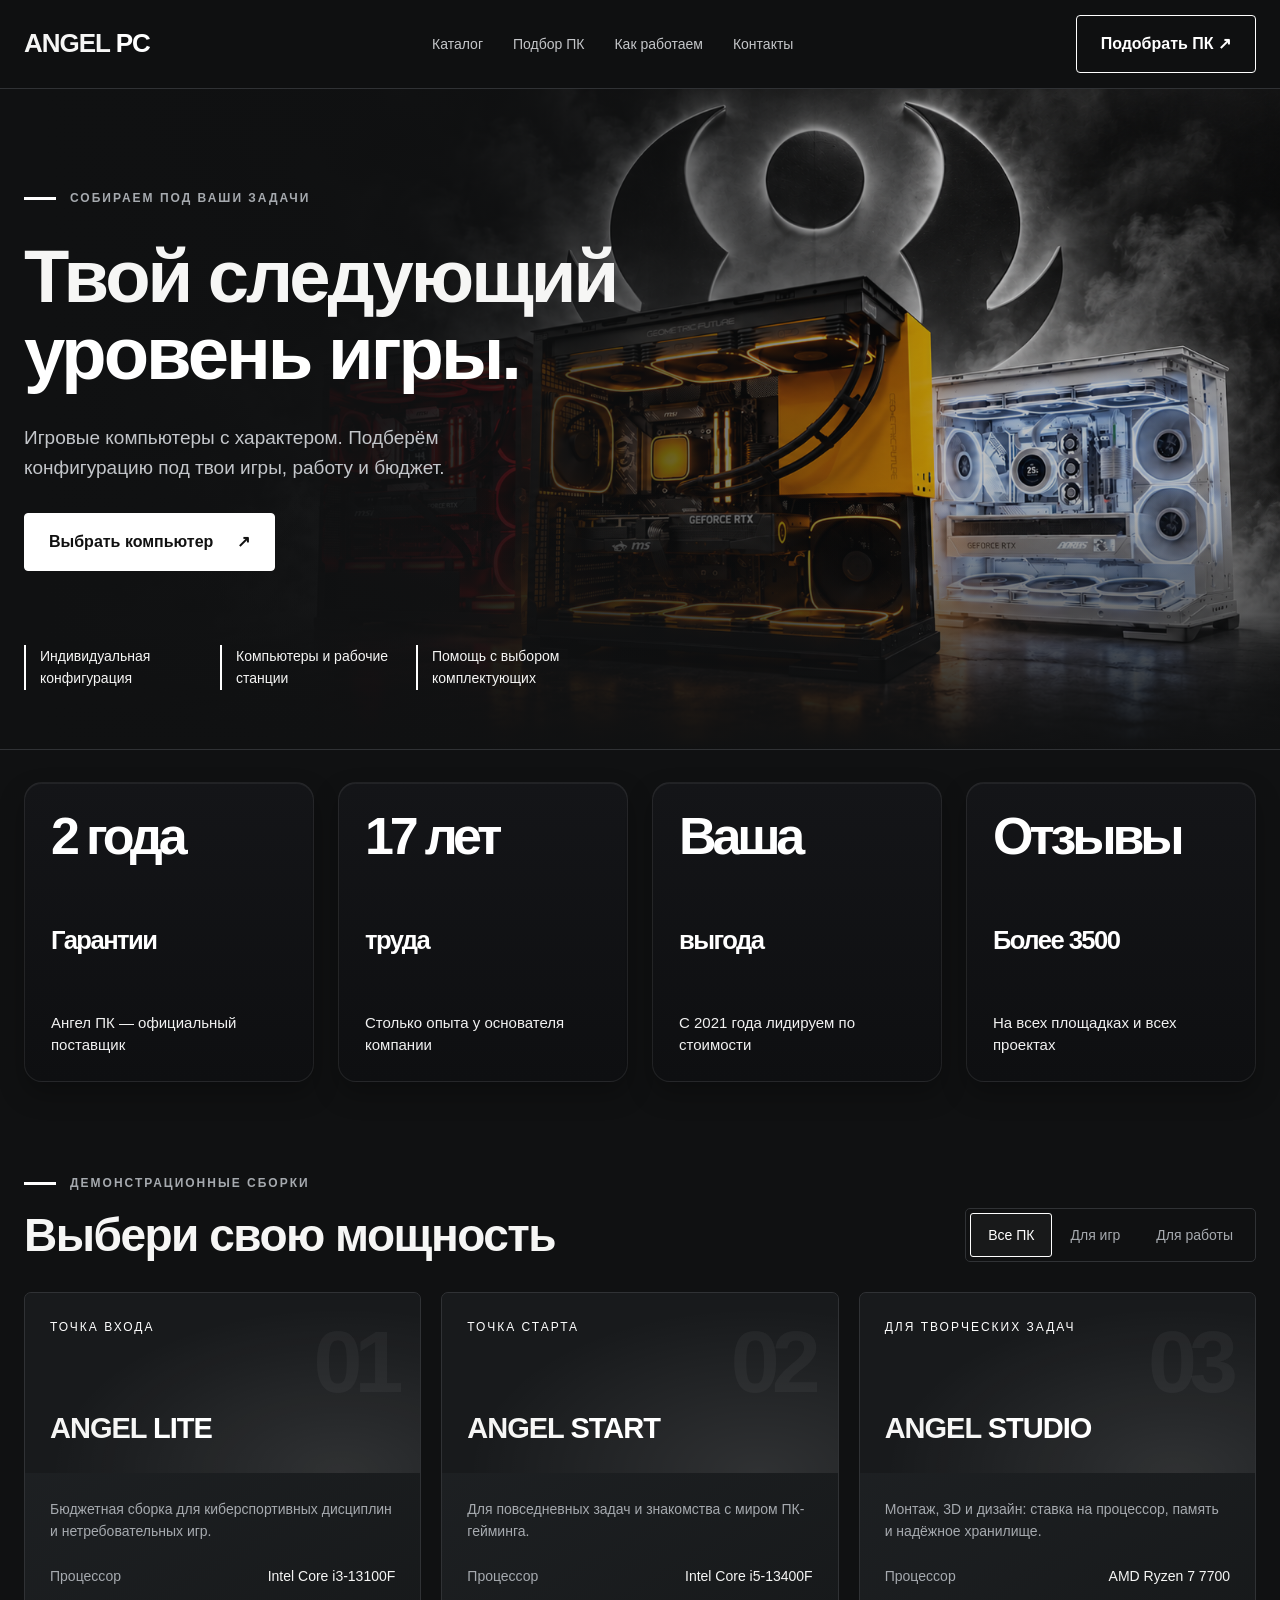
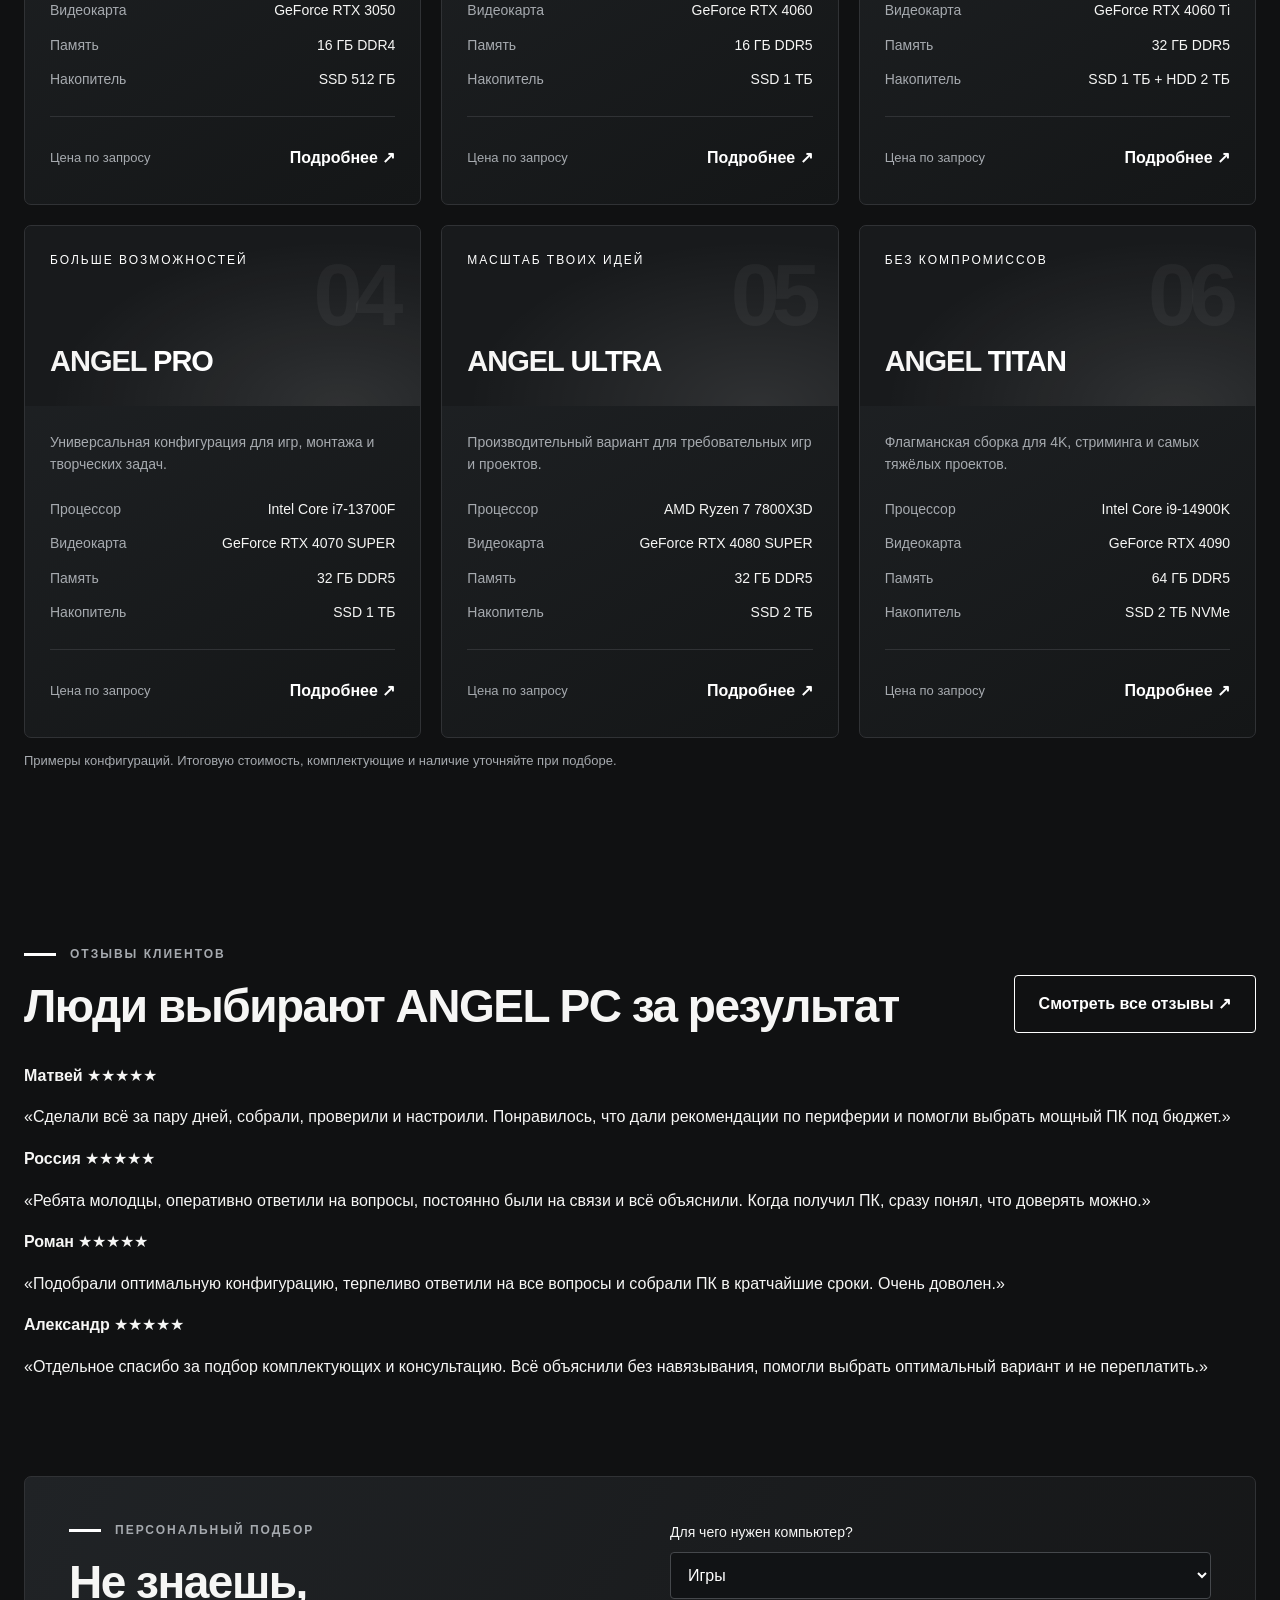
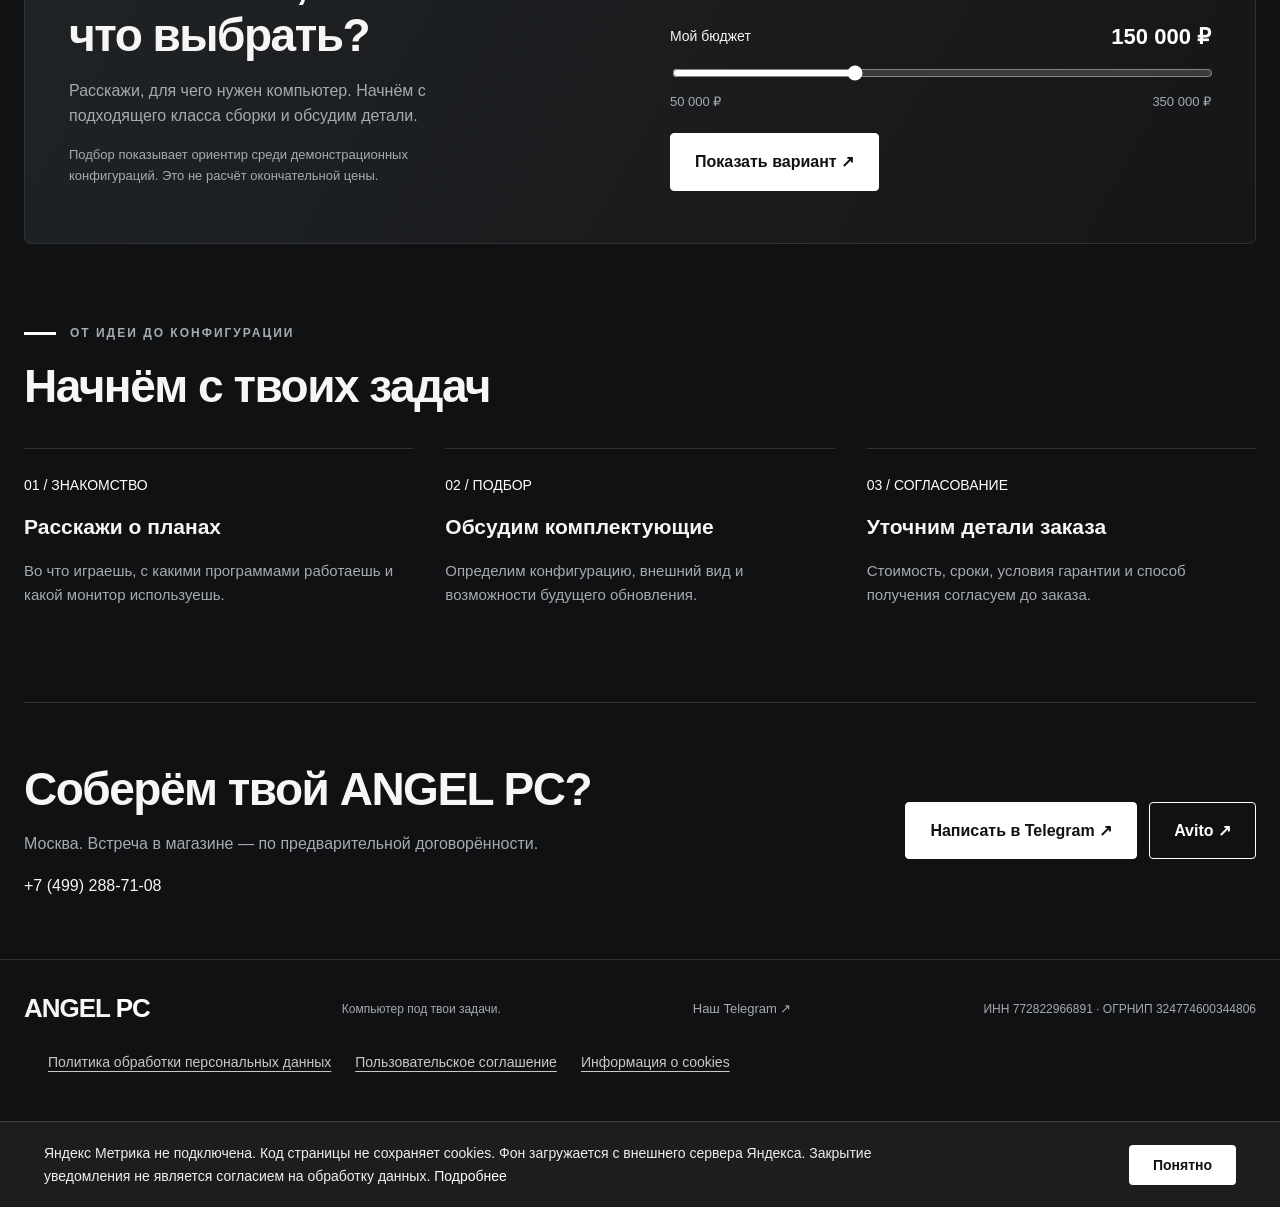
==== commit 30a54184: "Update stats block styling" ====
--- a/site/index.html
+++ b/site/index.html
@@ -32,6 +32,30 @@
 <a class="btn" href="#catalog">Выбрать компьютер <span aria-hidden="true">↗</span></a>
 <div class="benefits"><div class="benefit">Индивидуальная конфигурация</div><div class="benefit">Компьютеры и рабочие станции</div><div class="benefit">Помощь с выбором комплектующих</div></div>
 </div></section>
+<section class="wrap stats-block" aria-label="Преимущества компании">
+  <div class="stats-grid">
+    <article class="stat-card">
+      <div class="stat-value">2 года</div>
+      <div class="stat-label">Гарантии</div>
+      <p>Ангел ПК — официальный поставщик</p>
+    </article>
+    <article class="stat-card">
+      <div class="stat-value">17 лет</div>
+      <div class="stat-label">труда</div>
+      <p>Столько опыта у основателя компании</p>
+    </article>
+    <article class="stat-card">
+      <div class="stat-value">Ваша</div>
+      <div class="stat-label">выгода</div>
+      <p>С 2021 года лидируем по стоимости</p>
+    </article>
+    <article class="stat-card">
+      <div class="stat-value">Отзывы</div>
+      <div class="stat-label">Более 3500</div>
+      <p>На всех площадках и всех проектах</p>
+    </article>
+  </div>
+</section>
 <section class="section wrap" id="catalog">
 <div class="section-top"><div><div class="eyebrow">Демонстрационные сборки</div><h2>Выбери свою мощность</h2></div>
 <div class="filters" role="group" aria-label="Задачи компьютера"><button class="filter" type="button" data-filter="all" aria-pressed="true">Все ПК</button><button class="filter" type="button" data-filter="gaming" aria-pressed="false">Для игр</button><button class="filter" type="button" data-filter="work" aria-pressed="false">Для работы</button></div></div>
--- a/site/styles.css
+++ b/site/styles.css
@@ -1,7 +1,7 @@
 :root{color-scheme:dark;--bg:#101112;--panel:#191b1d;--text:#f6f6f5;--muted:#a6aaaf;--line:#303235;--accent:#ffffff}
 *{box-sizing:border-box}html{scroll-behavior:smooth;scroll-padding-top:100px}body{margin:0;background:var(--bg);color:var(--text);font:16px/1.6 Arial,Helvetica,sans-serif}body.lock{overflow:hidden}button,input,select,textarea{font:inherit}button,a,input,select,textarea{-webkit-tap-highlight-color:transparent}a{color:inherit;text-decoration:none}button{cursor:pointer}button:focus-visible,a:focus-visible,input:focus-visible,select:focus-visible,textarea:focus-visible{outline:3px solid var(--accent);outline-offset:5px}button:disabled{opacity:.5;cursor:default}.wrap{width:min(1240px,calc(100% - 48px));margin:auto}.header{position:sticky;top:0;z-index:10;background:#101112ed;backdrop-filter:blur(18px);border-bottom:1px solid var(--line)}.header-inner{min-height:88px;display:flex;align-items:center;justify-content:space-between;gap:24px}.logo{font-size:26px;font-weight:800;letter-spacing:-1px;white-space:nowrap}.logo span,.orange{color:var(--accent)}nav{display:flex;gap:30px}nav a{font-size:14px;color:#c4c6c9}nav a:hover{color:var(--accent)}.btn{display:inline-flex;align-items:center;justify-content:center;gap:24px;border:1px solid var(--accent);padding:15px 24px;background:var(--accent);color:#111;font-weight:700;border-radius:4px;transition:background .2s,transform .2s}.btn:hover{background:#e6e6e6;transform:translateY(-2px)}.btn.outline{background:transparent;color:var(--accent)}.btn.outline:hover{background:#ffffff12}.menu{display:none;background:none;border:1px solid var(--line);color:white;padding:8px 12px;border-radius:4px}
-.hero{position:relative;isolation:isolate;overflow:hidden;border-bottom:1px solid var(--line)}.hero::before{content:"";position:absolute;inset:0;z-index:-2;background:linear-gradient(90deg,#101112 3%,#101112ee 32%,#10111245 75%),url("background.png") center right/cover}.hero::after{content:"";position:absolute;inset:0;z-index:-1;background:linear-gradient(0deg,#101112,transparent 40%)}.hero-content{padding:100px 0 36px;min-height:660px}.eyebrow{display:flex;align-items:center;gap:14px;color:var(--muted);font-size:12px;font-weight:700;letter-spacing:2px;text-transform:uppercase}.eyebrow::before{content:"";width:32px;height:3px;background:var(--accent);flex-shrink:0}h1{font-size:clamp(44px,5.8vw,80px);line-height:1.04;letter-spacing:-3px;max-width:720px;margin:30px 0}h1 span{display:block;color:var(--accent)}.hero-copy{max-width:450px;color:#c3c6ca;font-size:19px;margin-bottom:30px}.benefits{display:flex;gap:26px;margin-top:74px;flex-wrap:wrap}.benefit{font-size:14px;border-left:2px solid var(--accent);padding-left:14px;max-width:170px}.section{padding:80px 0}.section-top{display:flex;justify-content:space-between;align-items:end;gap:24px;margin-bottom:30px}h2{font-size:clamp(30px,3.6vw,46px);line-height:1.15;letter-spacing:-1.5px;margin:16px 0 0}.filters{display:flex;border:1px solid var(--line);border-radius:5px;padding:4px}.filter{background:none;border:1px solid transparent;color:var(--muted);padding:10px 17px;border-radius:3px;white-space:nowrap;font-size:14px}.filter[aria-pressed=true]{color:var(--accent);border-color:var(--accent);background:#ffffff09}.cards{display:grid;grid-template-columns:repeat(3,1fr);gap:20px}.card{border:1px solid var(--line);background:linear-gradient(150deg,#202326,#141617);border-radius:7px;overflow:hidden;transition:transform .25s,border-color .25s}.card:hover{transform:translateY(-5px);border-color:#6b6b6b}.card[hidden]{display:none}.card-visual{height:180px;position:relative;overflow:hidden;padding:25px;display:flex;justify-content:space-between;align-items:start;background:radial-gradient(ellipse at 80% 100%,#ffffff1a,transparent 65%),#181a1c}.card-number{font-size:88px;font-weight:800;line-height:1;color:#ffffff0b;letter-spacing:-8px}.card-tier{font-size:12px;letter-spacing:2px;color:var(--accent);text-transform:uppercase}.card-visual strong{position:absolute;left:25px;bottom:22px;font-size:29px;letter-spacing:-1px}.card-content{padding:25px}.card-content p{color:var(--muted);font-size:14px;min-height:44px;margin:0 0 22px}.specs{display:grid;gap:12px;margin:0}.specs div{display:flex;justify-content:space-between;gap:14px;font-size:14px}.specs dt{color:var(--muted)}.specs dd{margin:0;text-align:right}.card-bottom{margin-top:26px;padding-top:20px;border-top:1px solid var(--line);display:flex;justify-content:space-between;align-items:center}.price{font-size:18px;font-weight:800}.text-btn{color:var(--accent);background:none;border:0;padding:8px 0;font-weight:700}.muted{color:var(--muted)}.small{font-size:13px}.picker{border:1px solid var(--line);background:linear-gradient(120deg,#202326,#151617);border-radius:7px;padding:44px;display:grid;grid-template-columns:1fr 1fr;gap:60px}.picker h2{max-width:430px}.picker p{color:var(--muted);max-width:420px}.field{display:grid;gap:9px;margin-bottom:20px}label{font-size:14px}select,textarea{width:100%;border:1px solid #45484c;background:#111315;color:white;border-radius:4px;padding:13px}input[type=range]{width:100%;accent-color:var(--accent)}.budget{display:flex;align-items:center;justify-content:space-between;gap:16px}output{font-size:22px;font-weight:700;color:var(--accent)}.result{margin-top:22px;border-top:1px solid var(--line);padding-top:20px}.result:empty{display:none}.result strong{display:block;font-size:22px}.result p{font-size:14px}.steps{display:grid;grid-template-columns:repeat(3,1fr);gap:32px;margin-top:36px}.step{border-top:1px solid var(--line);padding-top:23px}.step span{font-size:14px;color:var(--accent)}.step h3{font-size:21px;margin:12px 0}.step p{color:var(--muted);font-size:15px}.contact{border-top:1px solid var(--line);padding:60px 0;display:flex;align-items:center;justify-content:space-between;gap:32px}.contact h2{margin-top:0}.contact p{color:var(--muted)}.contact-actions{display:flex;gap:12px;flex-wrap:wrap}footer{border-top:1px solid var(--line);padding:28px 0}.footer-inner{display:flex;align-items:center;justify-content:space-between;gap:25px;flex-wrap:wrap}.footer-inner p{font-size:12px;color:var(--muted)}#angel-legal-links{flex-wrap:wrap;margin-top:24px;gap:12px 24px}#angel-legal-links a{text-decoration:underline;text-underline-offset:4px}dialog{width:min(600px,calc(100% - 32px));max-height:90dvh;padding:32px;border:1px solid #555;background:#17191b;color:white;border-radius:8px}dialog::backdrop{background:#000b;backdrop-filter:blur(6px)}.dialog-head{display:flex;align-items:center;justify-content:space-between;gap:16px}.dialog-head h2{font-size:28px;margin:0}.close{font-size:26px;color:white;background:transparent;border:0;padding:4px 10px}dialog .specs{margin:28px 0}dialog textarea{min-height:140px;resize:vertical;margin:12px 0}dialog .actions{display:flex;gap:12px;flex-wrap:wrap}#copy-status{min-height:25px;font-size:14px;color:var(--accent)}
-@media(min-width:1500px){.hero-content{min-height:740px}}
+.hero{position:relative;isolation:isolate;overflow:hidden;border-bottom:1px solid var(--line)}.hero::before{content:"";position:absolute;inset:0;z-index:-2;background:linear-gradient(90deg,#101112 3%,#101112ee 32%,#10111245 75%),url("background.png") center right/cover}.hero::after{content:"";position:absolute;inset:0;z-index:-1;background:linear-gradient(0deg,#101112,transparent 40%)}.hero-content{padding:100px 0 36px;min-height:660px}.eyebrow{display:flex;align-items:center;gap:14px;color:var(--muted);font-size:12px;font-weight:700;letter-spacing:2px;text-transform:uppercase}.eyebrow::before{content:"";width:32px;height:3px;background:var(--accent);flex-shrink:0}h1{font-size:clamp(44px,5.8vw,80px);line-height:1.04;letter-spacing:-3px;max-width:720px;margin:30px 0}h1 span{display:block;color:var(--accent)}.hero-copy{max-width:450px;color:#c3c6ca;font-size:19px;margin-bottom:30px}.benefits{display:flex;gap:26px;margin-top:74px;flex-wrap:wrap}.benefit{font-size:14px;border-left:2px solid var(--accent);padding-left:14px;max-width:170px}.stats-block{padding:32px 0 12px}.stats-grid{display:grid;grid-template-columns:repeat(4,minmax(0,1fr));gap:24px}.stat-card{background:linear-gradient(180deg,#141518 0%,#0e0f11 100%);color:#f5f5f5;border-radius:18px;padding:30px 26px 24px;min-height:300px;display:flex;flex-direction:column;justify-content:space-between;border:1px solid rgba(255,255,255,.08);box-shadow:inset 0 1px 0 rgba(255,255,255,.06),0 12px 26px rgba(0,0,0,.26);transition:transform .2s ease,box-shadow .2s ease}.stat-card:hover{transform:translateY(-4px);box-shadow:inset 0 1px 0 rgba(255,255,255,.06),0 20px 34px rgba(0,0,0,.35)}.stat-value{font-size:clamp(52px,4vw,80px);line-height:.9;letter-spacing:-.08em;font-weight:800;margin:0;color:#fff}.stat-label{font-size:clamp(22px,2vw,42px);line-height:1.02;letter-spacing:-.06em;font-weight:700;margin-top:8px;color:#fff}.stat-card p{margin:0;color:#f1f1f1;font-size:15px;line-height:1.5;max-width:240px}.section{padding:80px 0}.section-top{display:flex;justify-content:space-between;align-items:end;gap:24px;margin-bottom:30px}h2{font-size:clamp(30px,3.6vw,46px);line-height:1.15;letter-spacing:-1.5px;margin:16px 0 0}.filters{display:flex;border:1px solid var(--line);border-radius:5px;padding:4px}.filter{background:none;border:1px solid transparent;color:var(--muted);padding:10px 17px;border-radius:3px;white-space:nowrap;font-size:14px}.filter[aria-pressed=true]{color:var(--accent);border-color:var(--accent);background:#ffffff09}.cards{display:grid;grid-template-columns:repeat(3,1fr);gap:20px}.card{border:1px solid var(--line);background:linear-gradient(150deg,#202326,#141617);border-radius:7px;overflow:hidden;transition:transform .25s,border-color .25s}.card:hover{transform:translateY(-5px);border-color:#6b6b6b}.card[hidden]{display:none}.card-visual{height:180px;position:relative;overflow:hidden;padding:25px;display:flex;justify-content:space-between;align-items:start;background:radial-gradient(ellipse at 80% 100%,#ffffff1a,transparent 65%),#181a1c}.card-number{font-size:88px;font-weight:800;line-height:1;color:#ffffff0b;letter-spacing:-8px}.card-tier{font-size:12px;letter-spacing:2px;color:var(--accent);text-transform:uppercase}.card-visual strong{position:absolute;left:25px;bottom:22px;font-size:29px;letter-spacing:-1px}.card-content{padding:25px}.card-content p{color:var(--muted);font-size:14px;min-height:44px;margin:0 0 22px}.specs{display:grid;gap:12px;margin:0}.specs div{display:flex;justify-content:space-between;gap:14px;font-size:14px}.specs dt{color:var(--muted)}.specs dd{margin:0;text-align:right}.card-bottom{margin-top:26px;padding-top:20px;border-top:1px solid var(--line);display:flex;justify-content:space-between;align-items:center}.price{font-size:18px;font-weight:800}.text-btn{color:var(--accent);background:none;border:0;padding:8px 0;font-weight:700}.muted{color:var(--muted)}.small{font-size:13px}.picker{border:1px solid var(--line);background:linear-gradient(120deg,#202326,#151617);border-radius:7px;padding:44px;display:grid;grid-template-columns:1fr 1fr;gap:60px}.picker h2{max-width:430px}.picker p{color:var(--muted);max-width:420px}.field{display:grid;gap:9px;margin-bottom:20px}label{font-size:14px}select,textarea{width:100%;border:1px solid #45484c;background:#111315;color:white;border-radius:4px;padding:13px}input[type=range]{width:100%;accent-color:var(--accent)}.budget{display:flex;align-items:center;justify-content:space-between;gap:16px}output{font-size:22px;font-weight:700;color:var(--accent)}.result{margin-top:22px;border-top:1px solid var(--line);padding-top:20px}.result:empty{display:none}.result strong{display:block;font-size:22px}.result p{font-size:14px}.steps{display:grid;grid-template-columns:repeat(3,1fr);gap:32px;margin-top:36px}.step{border-top:1px solid var(--line);padding-top:23px}.step span{font-size:14px;color:var(--accent)}.step h3{font-size:21px;margin:12px 0}.step p{color:var(--muted);font-size:15px}.contact{border-top:1px solid var(--line);padding:60px 0;display:flex;align-items:center;justify-content:space-between;gap:32px}.contact h2{margin-top:0}.contact p{color:var(--muted)}.contact-actions{display:flex;gap:12px;flex-wrap:wrap}footer{border-top:1px solid var(--line);padding:28px 0}.footer-inner{display:flex;align-items:center;justify-content:space-between;gap:25px;flex-wrap:wrap}.footer-inner p{font-size:12px;color:var(--muted)}#angel-legal-links{flex-wrap:wrap;margin-top:24px;gap:12px 24px}#angel-legal-links a{text-decoration:underline;text-underline-offset:4px}dialog{width:min(600px,calc(100% - 32px));max-height:90dvh;padding:32px;border:1px solid #555;background:#17191b;color:white;border-radius:8px}dialog::backdrop{background:#000b;backdrop-filter:blur(6px)}.dialog-head{display:flex;align-items:center;justify-content:space-between;gap:16px}.dialog-head h2{font-size:28px;margin:0}.close{font-size:26px;color:white;background:transparent;border:0;padding:4px 10px}dialog .specs{margin:28px 0}dialog textarea{min-height:140px;resize:vertical;margin:12px 0}dialog .actions{display:flex;gap:12px;flex-wrap:wrap}#copy-status{min-height:25px;font-size:14px;color:var(--accent)}
+@media(max-width:900px){.stats-grid{grid-template-columns:repeat(2,1fr)}}@media(max-width:640px){.stats-grid{grid-template-columns:1fr}}@media(min-width:1500px){.hero-content{min-height:740px}}
 @media(max-width:900px){#navigation{gap:18px}.header .btn{display:none}.section-top{align-items:start;flex-direction:column}.cards{gap:12px}.card-content{padding:18px}.specs div{flex-direction:column;gap:2px}.specs dd{text-align:left}.review-grid{grid-template-columns:repeat(2,1fr)}.picker{gap:30px;padding:30px}}
 @media(max-width:640px){.wrap{width:calc(100% - 32px)}.header-inner{min-height:72px}.logo{font-size:23px}.menu{display:block}#navigation{display:none;position:absolute;top:72px;left:0;right:0;background:#141618;padding:24px;border-bottom:1px solid var(--line);flex-direction:column}#navigation.open{display:flex}.hero::before{background-position:center;opacity:.55}.hero-content{padding:65px 0 30px;min-height:600px}h1{letter-spacing:-2px;font-size:clamp(39px,10vw,58px)}.hero-copy{font-size:17px;max-width:330px}.benefits{gap:16px;margin-top:55px}.benefit{max-width:140px;font-size:12px}.section{padding:54px 0}.filters{width:100%}.filter{flex:1;padding:10px 8px}.cards,.picker,.review-grid,.steps{grid-template-columns:1fr}.card-visual{height:150px}.card-content{padding:24px}.card-content p{min-height:0}.specs div{flex-direction:row}.specs dd{text-align:right}.picker{padding:24px;gap:24px}.contact{align-items:start;flex-direction:column;padding:45px 0}.contact-actions{width:100%}.contact-actions .btn{flex:1}dialog{padding:22px}#angel-legal-links{flex-direction:column}}
 @media(prefers-reduced-motion:reduce){html{scroll-behavior:auto}*{transition:none!important}}
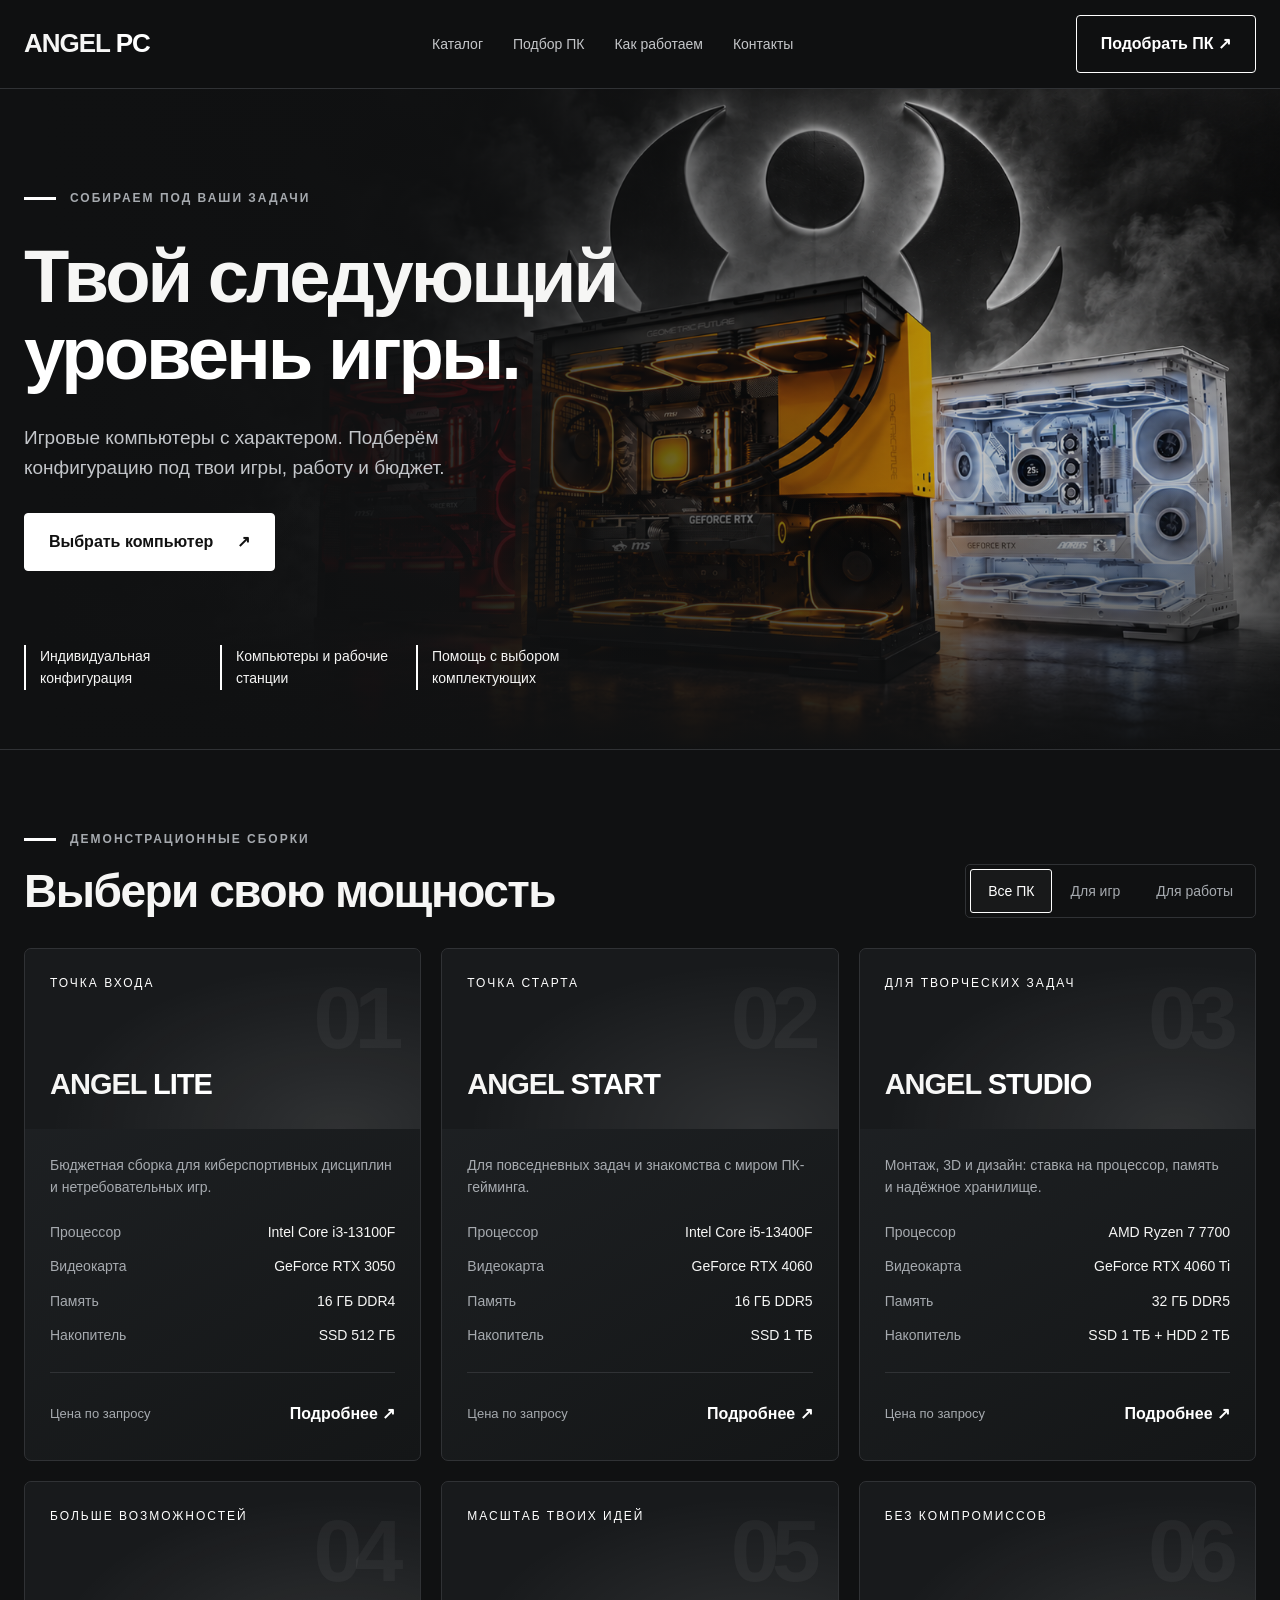
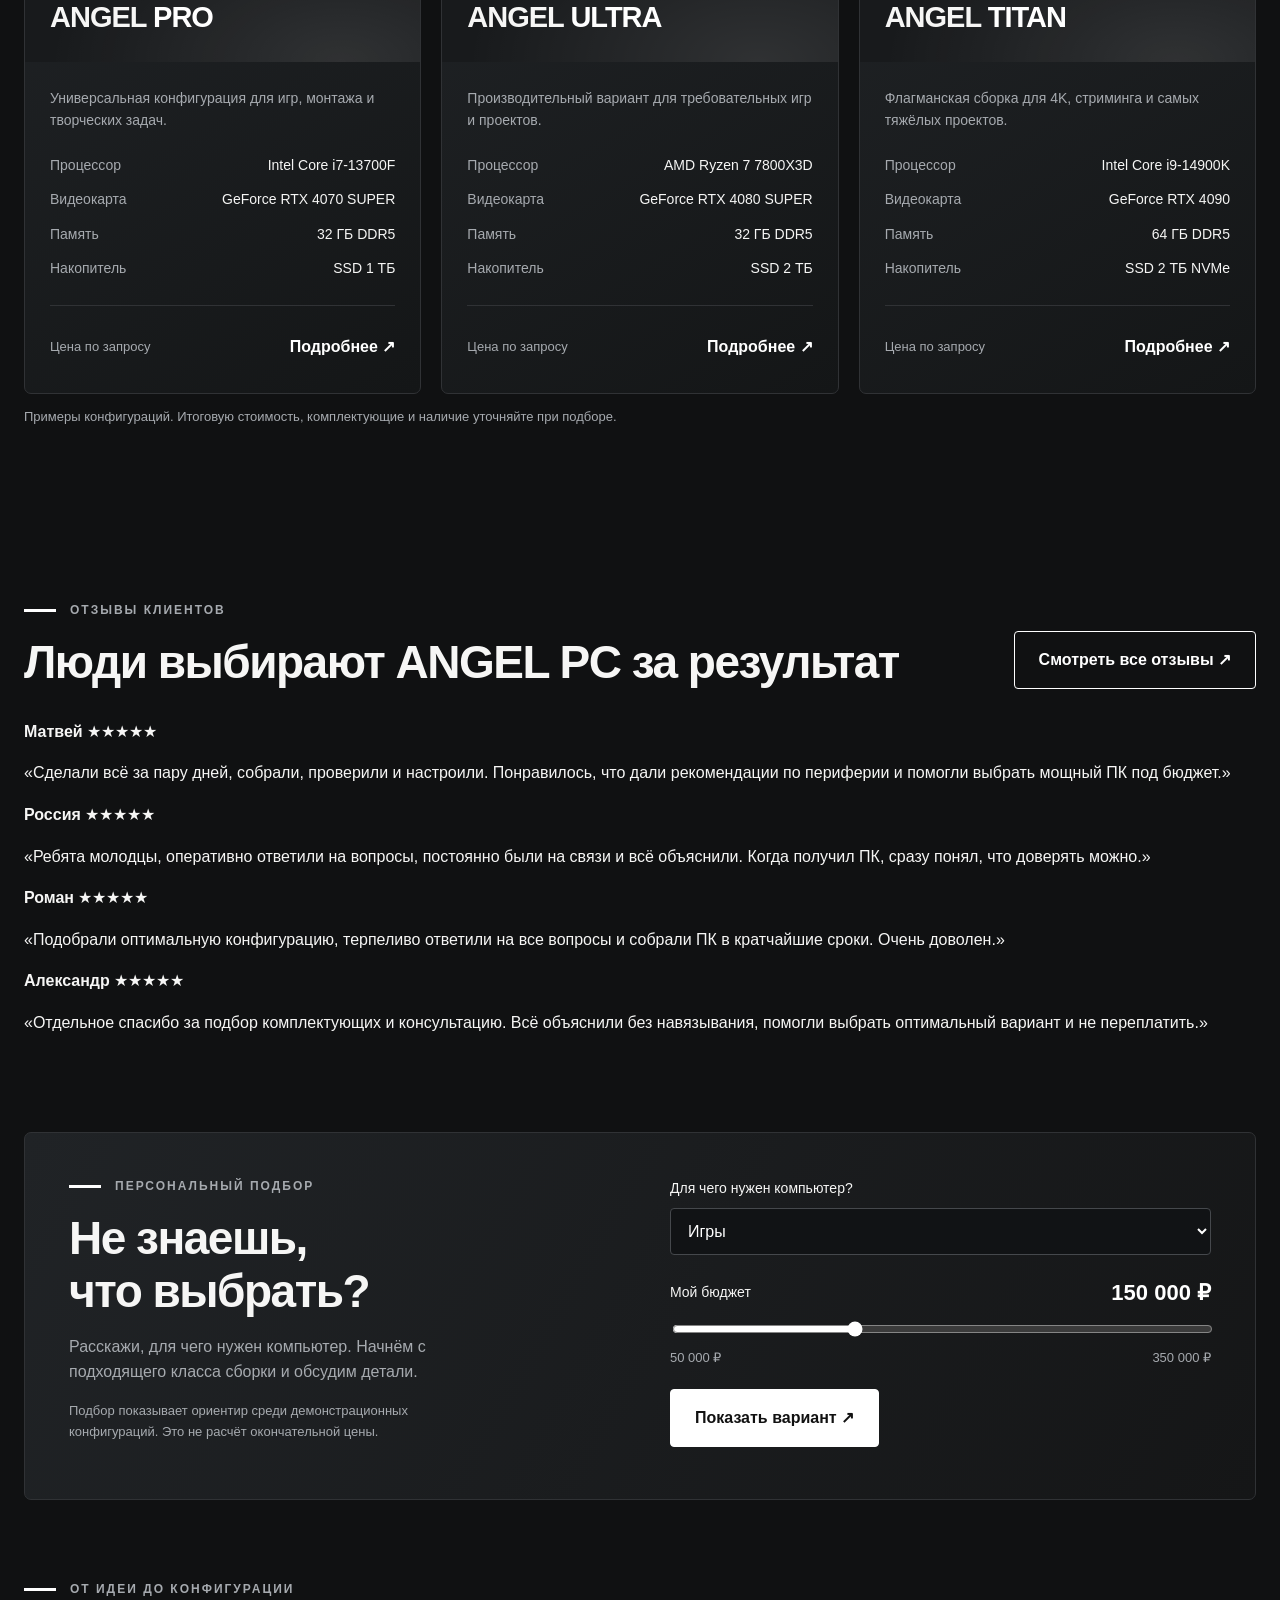
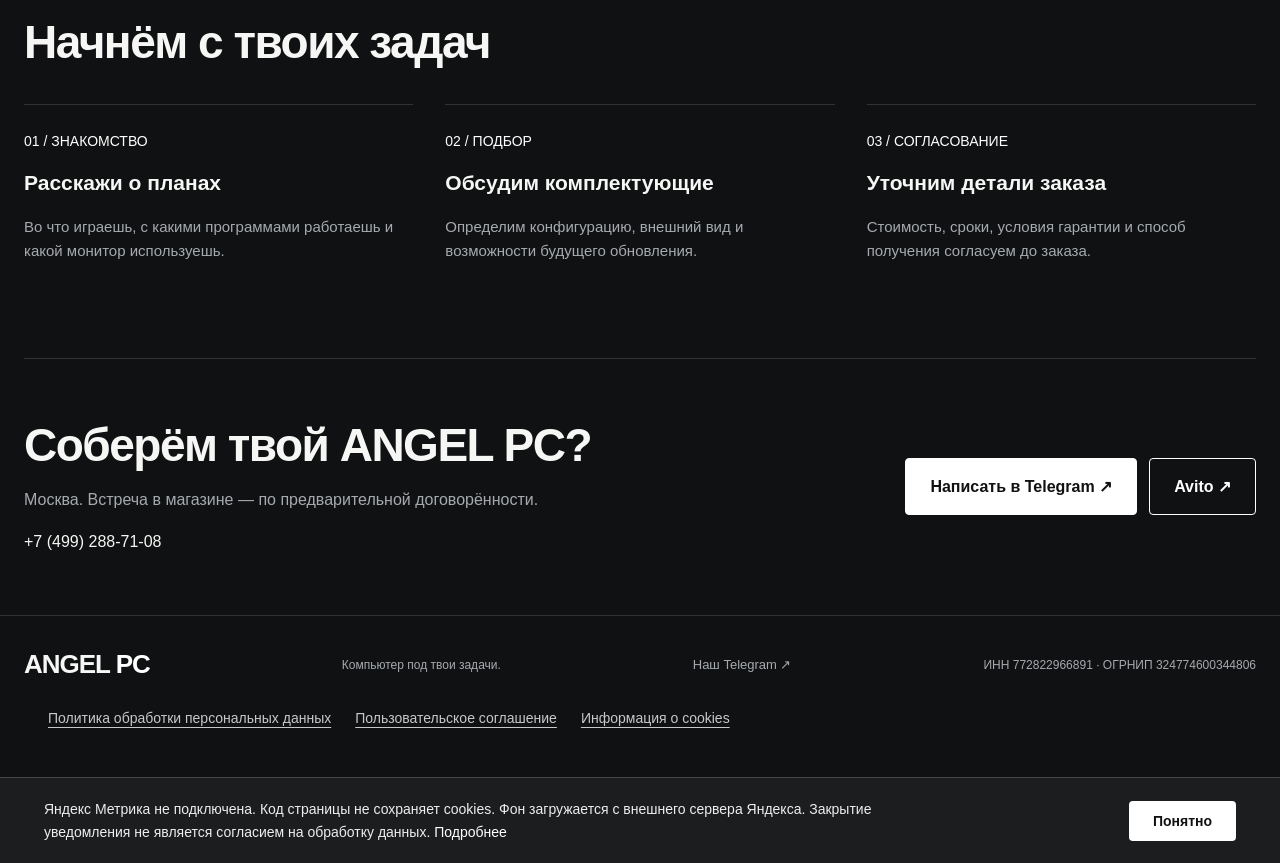
==== commit 7b3dcf5f: "Remove stats section" ====
--- a/site/index.html
+++ b/site/index.html
@@ -32,30 +32,6 @@
 <a class="btn" href="#catalog">Выбрать компьютер <span aria-hidden="true">↗</span></a>
 <div class="benefits"><div class="benefit">Индивидуальная конфигурация</div><div class="benefit">Компьютеры и рабочие станции</div><div class="benefit">Помощь с выбором комплектующих</div></div>
 </div></section>
-<section class="wrap stats-block" aria-label="Преимущества компании">
-  <div class="stats-grid">
-    <article class="stat-card">
-      <div class="stat-value">2 года</div>
-      <div class="stat-label">Гарантии</div>
-      <p>Ангел ПК — официальный поставщик</p>
-    </article>
-    <article class="stat-card">
-      <div class="stat-value">17 лет</div>
-      <div class="stat-label">труда</div>
-      <p>Столько опыта у основателя компании</p>
-    </article>
-    <article class="stat-card">
-      <div class="stat-value">Ваша</div>
-      <div class="stat-label">выгода</div>
-      <p>С 2021 года лидируем по стоимости</p>
-    </article>
-    <article class="stat-card">
-      <div class="stat-value">Отзывы</div>
-      <div class="stat-label">Более 3500</div>
-      <p>На всех площадках и всех проектах</p>
-    </article>
-  </div>
-</section>
 <section class="section wrap" id="catalog">
 <div class="section-top"><div><div class="eyebrow">Демонстрационные сборки</div><h2>Выбери свою мощность</h2></div>
 <div class="filters" role="group" aria-label="Задачи компьютера"><button class="filter" type="button" data-filter="all" aria-pressed="true">Все ПК</button><button class="filter" type="button" data-filter="gaming" aria-pressed="false">Для игр</button><button class="filter" type="button" data-filter="work" aria-pressed="false">Для работы</button></div></div>
--- a/site/styles.css
+++ b/site/styles.css
@@ -1,6 +1,6 @@
 :root{color-scheme:dark;--bg:#101112;--panel:#191b1d;--text:#f6f6f5;--muted:#a6aaaf;--line:#303235;--accent:#ffffff}
 *{box-sizing:border-box}html{scroll-behavior:smooth;scroll-padding-top:100px}body{margin:0;background:var(--bg);color:var(--text);font:16px/1.6 Arial,Helvetica,sans-serif}body.lock{overflow:hidden}button,input,select,textarea{font:inherit}button,a,input,select,textarea{-webkit-tap-highlight-color:transparent}a{color:inherit;text-decoration:none}button{cursor:pointer}button:focus-visible,a:focus-visible,input:focus-visible,select:focus-visible,textarea:focus-visible{outline:3px solid var(--accent);outline-offset:5px}button:disabled{opacity:.5;cursor:default}.wrap{width:min(1240px,calc(100% - 48px));margin:auto}.header{position:sticky;top:0;z-index:10;background:#101112ed;backdrop-filter:blur(18px);border-bottom:1px solid var(--line)}.header-inner{min-height:88px;display:flex;align-items:center;justify-content:space-between;gap:24px}.logo{font-size:26px;font-weight:800;letter-spacing:-1px;white-space:nowrap}.logo span,.orange{color:var(--accent)}nav{display:flex;gap:30px}nav a{font-size:14px;color:#c4c6c9}nav a:hover{color:var(--accent)}.btn{display:inline-flex;align-items:center;justify-content:center;gap:24px;border:1px solid var(--accent);padding:15px 24px;background:var(--accent);color:#111;font-weight:700;border-radius:4px;transition:background .2s,transform .2s}.btn:hover{background:#e6e6e6;transform:translateY(-2px)}.btn.outline{background:transparent;color:var(--accent)}.btn.outline:hover{background:#ffffff12}.menu{display:none;background:none;border:1px solid var(--line);color:white;padding:8px 12px;border-radius:4px}
-.hero{position:relative;isolation:isolate;overflow:hidden;border-bottom:1px solid var(--line)}.hero::before{content:"";position:absolute;inset:0;z-index:-2;background:linear-gradient(90deg,#101112 3%,#101112ee 32%,#10111245 75%),url("background.png") center right/cover}.hero::after{content:"";position:absolute;inset:0;z-index:-1;background:linear-gradient(0deg,#101112,transparent 40%)}.hero-content{padding:100px 0 36px;min-height:660px}.eyebrow{display:flex;align-items:center;gap:14px;color:var(--muted);font-size:12px;font-weight:700;letter-spacing:2px;text-transform:uppercase}.eyebrow::before{content:"";width:32px;height:3px;background:var(--accent);flex-shrink:0}h1{font-size:clamp(44px,5.8vw,80px);line-height:1.04;letter-spacing:-3px;max-width:720px;margin:30px 0}h1 span{display:block;color:var(--accent)}.hero-copy{max-width:450px;color:#c3c6ca;font-size:19px;margin-bottom:30px}.benefits{display:flex;gap:26px;margin-top:74px;flex-wrap:wrap}.benefit{font-size:14px;border-left:2px solid var(--accent);padding-left:14px;max-width:170px}.stats-block{padding:32px 0 12px}.stats-grid{display:grid;grid-template-columns:repeat(4,minmax(0,1fr));gap:24px}.stat-card{background:linear-gradient(180deg,#141518 0%,#0e0f11 100%);color:#f5f5f5;border-radius:18px;padding:30px 26px 24px;min-height:300px;display:flex;flex-direction:column;justify-content:space-between;border:1px solid rgba(255,255,255,.08);box-shadow:inset 0 1px 0 rgba(255,255,255,.06),0 12px 26px rgba(0,0,0,.26);transition:transform .2s ease,box-shadow .2s ease}.stat-card:hover{transform:translateY(-4px);box-shadow:inset 0 1px 0 rgba(255,255,255,.06),0 20px 34px rgba(0,0,0,.35)}.stat-value{font-size:clamp(52px,4vw,80px);line-height:.9;letter-spacing:-.08em;font-weight:800;margin:0;color:#fff}.stat-label{font-size:clamp(22px,2vw,42px);line-height:1.02;letter-spacing:-.06em;font-weight:700;margin-top:8px;color:#fff}.stat-card p{margin:0;color:#f1f1f1;font-size:15px;line-height:1.5;max-width:240px}.section{padding:80px 0}.section-top{display:flex;justify-content:space-between;align-items:end;gap:24px;margin-bottom:30px}h2{font-size:clamp(30px,3.6vw,46px);line-height:1.15;letter-spacing:-1.5px;margin:16px 0 0}.filters{display:flex;border:1px solid var(--line);border-radius:5px;padding:4px}.filter{background:none;border:1px solid transparent;color:var(--muted);padding:10px 17px;border-radius:3px;white-space:nowrap;font-size:14px}.filter[aria-pressed=true]{color:var(--accent);border-color:var(--accent);background:#ffffff09}.cards{display:grid;grid-template-columns:repeat(3,1fr);gap:20px}.card{border:1px solid var(--line);background:linear-gradient(150deg,#202326,#141617);border-radius:7px;overflow:hidden;transition:transform .25s,border-color .25s}.card:hover{transform:translateY(-5px);border-color:#6b6b6b}.card[hidden]{display:none}.card-visual{height:180px;position:relative;overflow:hidden;padding:25px;display:flex;justify-content:space-between;align-items:start;background:radial-gradient(ellipse at 80% 100%,#ffffff1a,transparent 65%),#181a1c}.card-number{font-size:88px;font-weight:800;line-height:1;color:#ffffff0b;letter-spacing:-8px}.card-tier{font-size:12px;letter-spacing:2px;color:var(--accent);text-transform:uppercase}.card-visual strong{position:absolute;left:25px;bottom:22px;font-size:29px;letter-spacing:-1px}.card-content{padding:25px}.card-content p{color:var(--muted);font-size:14px;min-height:44px;margin:0 0 22px}.specs{display:grid;gap:12px;margin:0}.specs div{display:flex;justify-content:space-between;gap:14px;font-size:14px}.specs dt{color:var(--muted)}.specs dd{margin:0;text-align:right}.card-bottom{margin-top:26px;padding-top:20px;border-top:1px solid var(--line);display:flex;justify-content:space-between;align-items:center}.price{font-size:18px;font-weight:800}.text-btn{color:var(--accent);background:none;border:0;padding:8px 0;font-weight:700}.muted{color:var(--muted)}.small{font-size:13px}.picker{border:1px solid var(--line);background:linear-gradient(120deg,#202326,#151617);border-radius:7px;padding:44px;display:grid;grid-template-columns:1fr 1fr;gap:60px}.picker h2{max-width:430px}.picker p{color:var(--muted);max-width:420px}.field{display:grid;gap:9px;margin-bottom:20px}label{font-size:14px}select,textarea{width:100%;border:1px solid #45484c;background:#111315;color:white;border-radius:4px;padding:13px}input[type=range]{width:100%;accent-color:var(--accent)}.budget{display:flex;align-items:center;justify-content:space-between;gap:16px}output{font-size:22px;font-weight:700;color:var(--accent)}.result{margin-top:22px;border-top:1px solid var(--line);padding-top:20px}.result:empty{display:none}.result strong{display:block;font-size:22px}.result p{font-size:14px}.steps{display:grid;grid-template-columns:repeat(3,1fr);gap:32px;margin-top:36px}.step{border-top:1px solid var(--line);padding-top:23px}.step span{font-size:14px;color:var(--accent)}.step h3{font-size:21px;margin:12px 0}.step p{color:var(--muted);font-size:15px}.contact{border-top:1px solid var(--line);padding:60px 0;display:flex;align-items:center;justify-content:space-between;gap:32px}.contact h2{margin-top:0}.contact p{color:var(--muted)}.contact-actions{display:flex;gap:12px;flex-wrap:wrap}footer{border-top:1px solid var(--line);padding:28px 0}.footer-inner{display:flex;align-items:center;justify-content:space-between;gap:25px;flex-wrap:wrap}.footer-inner p{font-size:12px;color:var(--muted)}#angel-legal-links{flex-wrap:wrap;margin-top:24px;gap:12px 24px}#angel-legal-links a{text-decoration:underline;text-underline-offset:4px}dialog{width:min(600px,calc(100% - 32px));max-height:90dvh;padding:32px;border:1px solid #555;background:#17191b;color:white;border-radius:8px}dialog::backdrop{background:#000b;backdrop-filter:blur(6px)}.dialog-head{display:flex;align-items:center;justify-content:space-between;gap:16px}.dialog-head h2{font-size:28px;margin:0}.close{font-size:26px;color:white;background:transparent;border:0;padding:4px 10px}dialog .specs{margin:28px 0}dialog textarea{min-height:140px;resize:vertical;margin:12px 0}dialog .actions{display:flex;gap:12px;flex-wrap:wrap}#copy-status{min-height:25px;font-size:14px;color:var(--accent)}
+.hero{position:relative;isolation:isolate;overflow:hidden;border-bottom:1px solid var(--line)}.hero::before{content:"";position:absolute;inset:0;z-index:-2;background:linear-gradient(90deg,#101112 3%,#101112ee 32%,#10111245 75%),url("background.png") center right/cover}.hero::after{content:"";position:absolute;inset:0;z-index:-1;background:linear-gradient(0deg,#101112,transparent 40%)}.hero-content{padding:100px 0 36px;min-height:660px}.eyebrow{display:flex;align-items:center;gap:14px;color:var(--muted);font-size:12px;font-weight:700;letter-spacing:2px;text-transform:uppercase}.eyebrow::before{content:"";width:32px;height:3px;background:var(--accent);flex-shrink:0}h1{font-size:clamp(44px,5.8vw,80px);line-height:1.04;letter-spacing:-3px;max-width:720px;margin:30px 0}h1 span{display:block;color:var(--accent)}.hero-copy{max-width:450px;color:#c3c6ca;font-size:19px;margin-bottom:30px}.benefits{display:flex;gap:26px;margin-top:74px;flex-wrap:wrap}.benefit{font-size:14px;border-left:2px solid var(--accent);padding-left:14px;max-width:170px}.stats-block{padding:32px 0 12px}.stats-grid{display:grid;grid-template-columns:repeat(4,minmax(0,1fr));gap:24px;align-items:stretch}.stat-card{background:linear-gradient(180deg,#141518 0%,#0e0f11 100%);color:#f5f5f5;border-radius:18px;padding:30px 26px 24px;min-height:300px;display:flex;flex-direction:column;justify-content:space-between;border:1px solid rgba(255,255,255,.08);box-shadow:inset 0 1px 0 rgba(255,255,255,.06),0 12px 26px rgba(0,0,0,.26);transition:transform .2s ease,box-shadow .2s ease;-webkit-font-smoothing:antialiased;overflow:hidden}.stat-card:hover{transform:translateY(-4px);box-shadow:inset 0 1px 0 rgba(255,255,255,.06),0 20px 34px rgba(0,0,0,.35)}.stat-value{font-size:clamp(38px,2.9vw,62px);line-height:.94;letter-spacing:-.04em;font-weight:800;margin:0;color:#fff;display:block;min-height:1.1em;max-width:100%;word-break:break-word;overflow-wrap:anywhere}.stat-label{font-size:clamp(18px,1.7vw,32px);line-height:1.08;letter-spacing:-.03em;font-weight:700;margin:0;color:#fff;display:block;min-height:1.2em;max-width:100%;word-break:break-word;overflow-wrap:anywhere}.stat-card p{margin:0;color:#f1f1f1;font-size:13px;line-height:1.45;max-width:100%;min-height:3.2em;display:flex;align-items:flex-end;word-break:break-word;overflow-wrap:anywhere}.section{padding:80px 0}.section-top{display:flex;justify-content:space-between;align-items:end;gap:24px;margin-bottom:30px}h2{font-size:clamp(30px,3.6vw,46px);line-height:1.15;letter-spacing:-1.5px;margin:16px 0 0}.filters{display:flex;border:1px solid var(--line);border-radius:5px;padding:4px}.filter{background:none;border:1px solid transparent;color:var(--muted);padding:10px 17px;border-radius:3px;white-space:nowrap;font-size:14px}.filter[aria-pressed=true]{color:var(--accent);border-color:var(--accent);background:#ffffff09}.cards{display:grid;grid-template-columns:repeat(3,1fr);gap:20px}.card{border:1px solid var(--line);background:linear-gradient(150deg,#202326,#141617);border-radius:7px;overflow:hidden;transition:transform .25s,border-color .25s}.card:hover{transform:translateY(-5px);border-color:#6b6b6b}.card[hidden]{display:none}.card-visual{height:180px;position:relative;overflow:hidden;padding:25px;display:flex;justify-content:space-between;align-items:start;background:radial-gradient(ellipse at 80% 100%,#ffffff1a,transparent 65%),#181a1c}.card-number{font-size:88px;font-weight:800;line-height:1;color:#ffffff0b;letter-spacing:-8px}.card-tier{font-size:12px;letter-spacing:2px;color:var(--accent);text-transform:uppercase}.card-visual strong{position:absolute;left:25px;bottom:22px;font-size:29px;letter-spacing:-1px}.card-content{padding:25px}.card-content p{color:var(--muted);font-size:14px;min-height:44px;margin:0 0 22px}.specs{display:grid;gap:12px;margin:0}.specs div{display:flex;justify-content:space-between;gap:14px;font-size:14px}.specs dt{color:var(--muted)}.specs dd{margin:0;text-align:right}.card-bottom{margin-top:26px;padding-top:20px;border-top:1px solid var(--line);display:flex;justify-content:space-between;align-items:center}.price{font-size:18px;font-weight:800}.text-btn{color:var(--accent);background:none;border:0;padding:8px 0;font-weight:700}.muted{color:var(--muted)}.small{font-size:13px}.picker{border:1px solid var(--line);background:linear-gradient(120deg,#202326,#151617);border-radius:7px;padding:44px;display:grid;grid-template-columns:1fr 1fr;gap:60px}.picker h2{max-width:430px}.picker p{color:var(--muted);max-width:420px}.field{display:grid;gap:9px;margin-bottom:20px}label{font-size:14px}select,textarea{width:100%;border:1px solid #45484c;background:#111315;color:white;border-radius:4px;padding:13px}input[type=range]{width:100%;accent-color:var(--accent)}.budget{display:flex;align-items:center;justify-content:space-between;gap:16px}output{font-size:22px;font-weight:700;color:var(--accent)}.result{margin-top:22px;border-top:1px solid var(--line);padding-top:20px}.result:empty{display:none}.result strong{display:block;font-size:22px}.result p{font-size:14px}.steps{display:grid;grid-template-columns:repeat(3,1fr);gap:32px;margin-top:36px}.step{border-top:1px solid var(--line);padding-top:23px}.step span{font-size:14px;color:var(--accent)}.step h3{font-size:21px;margin:12px 0}.step p{color:var(--muted);font-size:15px}.contact{border-top:1px solid var(--line);padding:60px 0;display:flex;align-items:center;justify-content:space-between;gap:32px}.contact h2{margin-top:0}.contact p{color:var(--muted)}.contact-actions{display:flex;gap:12px;flex-wrap:wrap}footer{border-top:1px solid var(--line);padding:28px 0}.footer-inner{display:flex;align-items:center;justify-content:space-between;gap:25px;flex-wrap:wrap}.footer-inner p{font-size:12px;color:var(--muted)}#angel-legal-links{flex-wrap:wrap;margin-top:24px;gap:12px 24px}#angel-legal-links a{text-decoration:underline;text-underline-offset:4px}dialog{width:min(600px,calc(100% - 32px));max-height:90dvh;padding:32px;border:1px solid #555;background:#17191b;color:white;border-radius:8px}dialog::backdrop{background:#000b;backdrop-filter:blur(6px)}.dialog-head{display:flex;align-items:center;justify-content:space-between;gap:16px}.dialog-head h2{font-size:28px;margin:0}.close{font-size:26px;color:white;background:transparent;border:0;padding:4px 10px}dialog .specs{margin:28px 0}dialog textarea{min-height:140px;resize:vertical;margin:12px 0}dialog .actions{display:flex;gap:12px;flex-wrap:wrap}#copy-status{min-height:25px;font-size:14px;color:var(--accent)}
 @media(max-width:900px){.stats-grid{grid-template-columns:repeat(2,1fr)}}@media(max-width:640px){.stats-grid{grid-template-columns:1fr}}@media(min-width:1500px){.hero-content{min-height:740px}}
 @media(max-width:900px){#navigation{gap:18px}.header .btn{display:none}.section-top{align-items:start;flex-direction:column}.cards{gap:12px}.card-content{padding:18px}.specs div{flex-direction:column;gap:2px}.specs dd{text-align:left}.review-grid{grid-template-columns:repeat(2,1fr)}.picker{gap:30px;padding:30px}}
 @media(max-width:640px){.wrap{width:calc(100% - 32px)}.header-inner{min-height:72px}.logo{font-size:23px}.menu{display:block}#navigation{display:none;position:absolute;top:72px;left:0;right:0;background:#141618;padding:24px;border-bottom:1px solid var(--line);flex-direction:column}#navigation.open{display:flex}.hero::before{background-position:center;opacity:.55}.hero-content{padding:65px 0 30px;min-height:600px}h1{letter-spacing:-2px;font-size:clamp(39px,10vw,58px)}.hero-copy{font-size:17px;max-width:330px}.benefits{gap:16px;margin-top:55px}.benefit{max-width:140px;font-size:12px}.section{padding:54px 0}.filters{width:100%}.filter{flex:1;padding:10px 8px}.cards,.picker,.review-grid,.steps{grid-template-columns:1fr}.card-visual{height:150px}.card-content{padding:24px}.card-content p{min-height:0}.specs div{flex-direction:row}.specs dd{text-align:right}.picker{padding:24px;gap:24px}.contact{align-items:start;flex-direction:column;padding:45px 0}.contact-actions{width:100%}.contact-actions .btn{flex:1}dialog{padding:22px}#angel-legal-links{flex-direction:column}}
